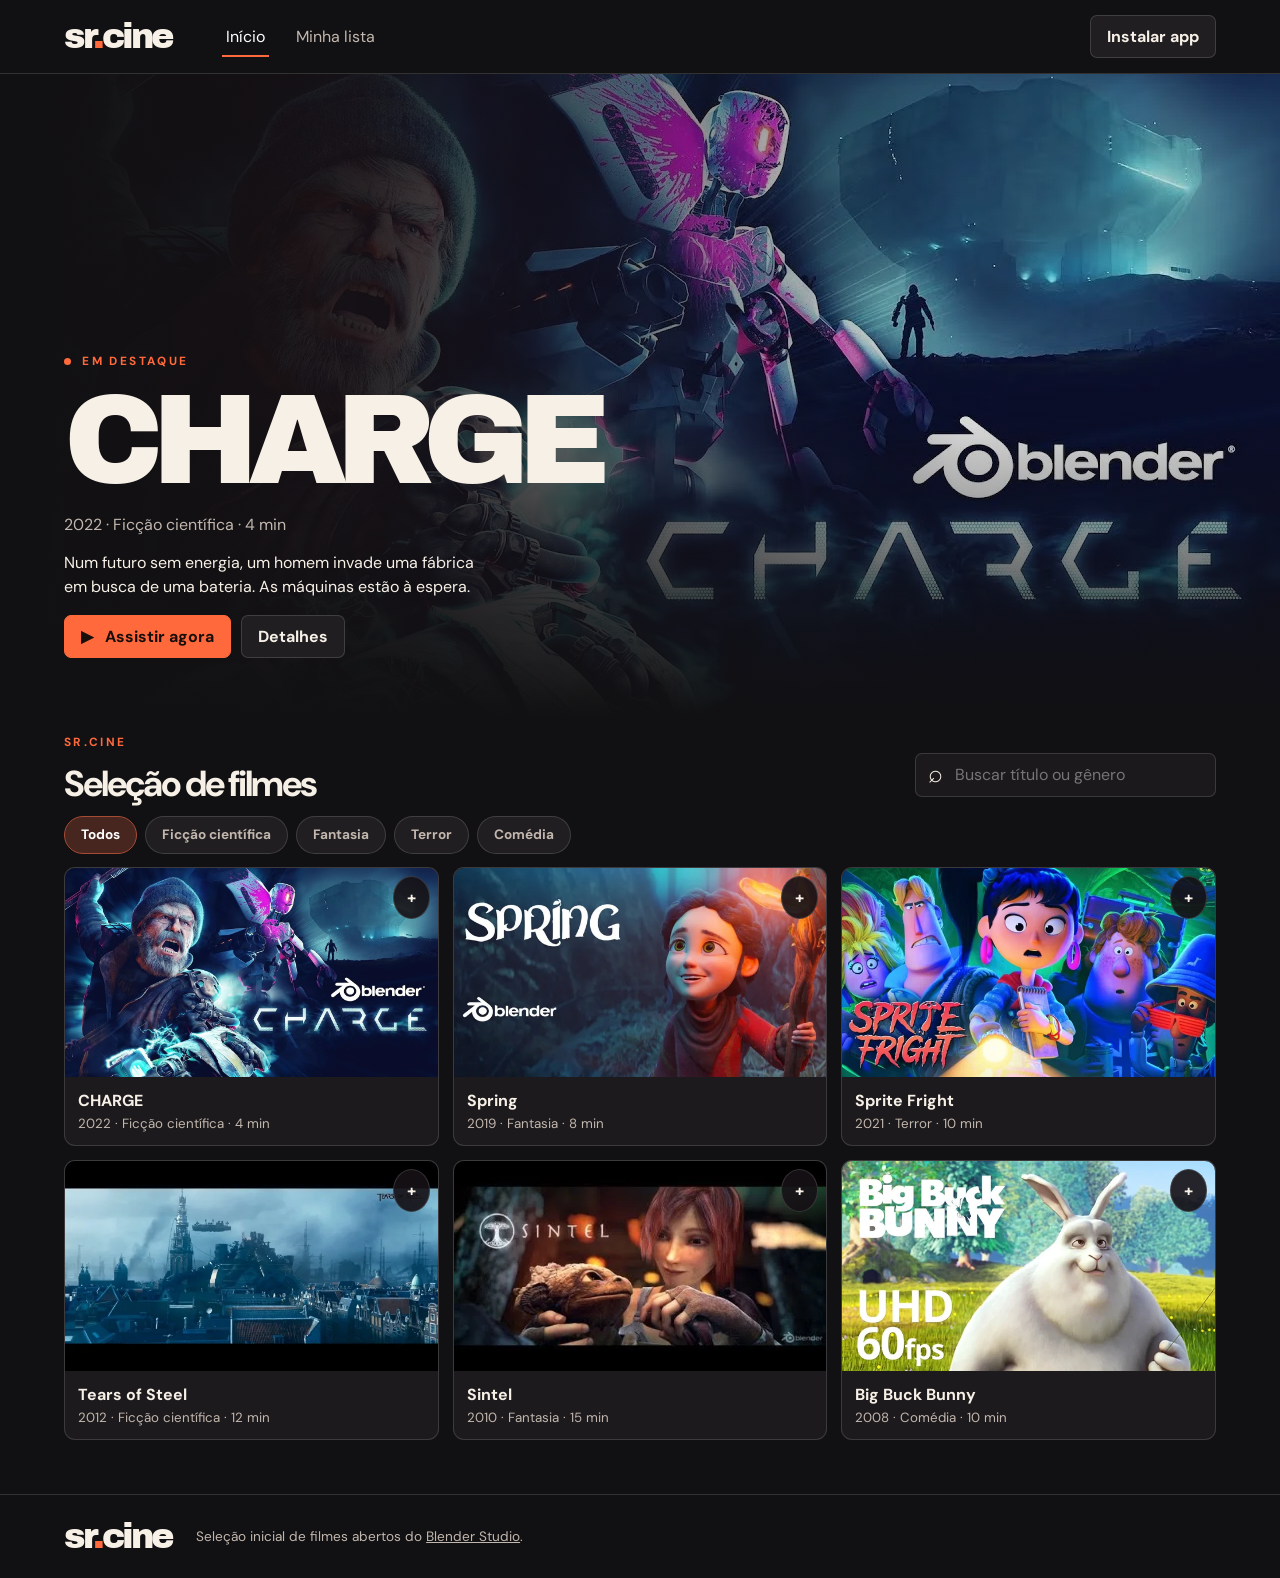
==== index.html @ 63920ff9 "Publish sr.cine web preview" ====
<!doctype html>
<html lang="pt-BR">
<head>
  <meta charset="utf-8">
  <meta name="viewport" content="width=device-width, initial-scale=1">
  <meta name="theme-color" content="#111012">
  <meta name="description" content="Encontre filmes e assista à seleção do sr.cine.">
  <title>sr.cine — Filmes</title>
  <link rel="manifest" href="./manifest.webmanifest">
  <link rel="icon" href="./icon-192.png">
  <link rel="apple-touch-icon" href="./icon-192.png">
  <link rel="stylesheet" href="./style.css">
  <script defer src="./app.js"></script>
</head>
<body>
  <header class="top">
    <a class="logo" href="./" aria-label="sr.cine, início">sr<span>.</span>cine</a>
    <nav aria-label="Menu">
      <button data-view="home" aria-pressed="true">Início</button>
      <button data-view="saved" aria-pressed="false">Minha lista</button>
    </nav>
    <button class="outline install" id="install">Instalar app</button>
  </header>
  <main>
    <section id="hero" class="hero" aria-label="Filme em destaque">
      <img class="hero-art" id="hero-art" src="./art/charge.webp" alt="">
      <div class="hero-copy">
        <p class="eyebrow"><span></span> EM DESTAQUE</p>
        <h1 id="hero-title">CHARGE</h1>
        <p class="hero-meta" id="hero-meta"></p>
        <p class="hero-description" id="hero-description"></p>
        <div class="actions">
          <button class="primary" id="hero-play">▶ &nbsp; Assistir agora</button>
          <button class="outline" id="hero-info">Detalhes</button>
        </div>
      </div>
    </section>
    <section id="library" class="library">
      <div class="section-head">
        <div><p class="eyebrow">SR.CINE</p><h2 id="library-title">Seleção de filmes</h2></div>
        <label class="search"><span aria-hidden="true">⌕</span><input id="query" type="search" placeholder="Buscar título ou gênero" aria-label="Buscar título ou gênero" maxlength="100"></label>
      </div>
      <div id="filters" class="filters" aria-label="Filtrar por gênero"></div>
      <p id="status" class="status" role="status"></p>
      <div id="cards" class="cards"></div>
      <section id="discovery" hidden>
        <h2>Descobrir no TMDB</h2>
        <p>Resultados de catálogo. A opção de assistir aparece nos filmes da seleção.</p>
        <div id="results" class="cards"></div>
      </section>
    </section>
  </main>
  <footer>
    <span class="logo">sr<span>.</span>cine</span>
    <p>Seleção inicial de filmes abertos do <a href="https://studio.blender.org/films/" target="_blank" rel="noopener">Blender Studio</a>.</p>
    <p id="tmdb-credit" hidden><a href="https://www.themoviedb.org" target="_blank" rel="noopener"><img src="https://www.themoviedb.org/assets/2/v4/logos/v2/blue_short-5105e5e6382a29fdb2fafc211ca1557e926c0a3733f4356fd358e4a9cbdec1a5.svg" width="72" alt="TMDB"></a><br>This product uses the TMDB API but is not endorsed or certified by TMDB.</p>
  </footer>
  <dialog id="film-dialog" aria-labelledby="film-title">
    <div class="dialog-head"><p class="eyebrow" id="film-kind"></p><button class="outline close" data-close aria-label="Fechar">×</button></div>
    <h2 id="film-title"></h2>
    <p id="film-meta" class="hero-meta"></p>
    <p id="film-description"></p>
    <div id="player" hidden></div>
    <p id="player-status" class="status" role="status"></p>
    <div class="actions">
      <button class="primary" id="film-play">▶ &nbsp; Assistir</button>
      <button class="outline" id="film-save">＋ Minha lista</button>
    </div>
    <p class="credits"><a id="source" target="_blank" rel="noopener"></a></p>
  </dialog>
  <dialog id="install-dialog" aria-labelledby="install-title">
    <div class="dialog-head"><h2 id="install-title">Instalar sr.cine</h2><button class="outline close" data-close aria-label="Fechar">×</button></div>
    <p>Abra o endereço no navegador do celular. No Android, abra o menu do Chrome e escolha <strong>Instalar app</strong> ou <strong>Adicionar à tela inicial</strong>. No iPhone, use <strong>Compartilhar → Adicionar à Tela de Início</strong> no Safari.</p>
  </dialog>
</body>
</html>
---- style.css ----
@import url('https://fonts.googleapis.com/css2?family=Archivo+Black&family=DM+Sans:wght@400;500;600;700&display=swap');

:root {
  color-scheme: dark;
  font-family: "DM Sans", sans-serif;
  color: #f7f0e7;
  background: #111012;
  --accent: #ff693b;
  --muted: #c2b7ae;
  --line: #ffffff24;
  --edge: clamp(18px, 5vw, 76px);
}
* { box-sizing: border-box; }
[hidden] { display: none !important; }
body { margin: 0; }
button, input { font: inherit; }
button { cursor: pointer; color: inherit; }
a { color: inherit; }
button:focus-visible, a:focus-visible, input:focus-visible { outline: 2px solid var(--accent); outline-offset: 4px; }
.top {
  min-height: 74px; padding: 12px var(--edge);
  display: flex; align-items: center; gap: clamp(16px, 4vw, 56px);
  background: #111012; border-bottom: 1px solid var(--line);
}
.logo { font: clamp(1.6rem, 3vw, 2.2rem)/1 "Archivo Black", sans-serif; letter-spacing: -.085em; text-decoration: none; white-space: nowrap; }
.logo span { color: var(--accent); }
nav { display: flex; gap: clamp(5px, 1.8vw, 24px); }
nav button { background: none; border: 0; padding: 10px 4px; color: var(--muted); white-space: nowrap; }
nav button[aria-pressed="true"] { color: #fff; box-shadow: inset 0 -2px var(--accent); }
.install { margin-left: auto; white-space: nowrap; }
.hero {
  position: relative; isolation: isolate;
  display: flex; align-items: end; min-height: clamp(465px, 59vw, 650px); padding: 38px var(--edge) 66px;
  background-color: #211514;
}
.hero-art { position: absolute; z-index: -2; inset: 0; width: 100%; height: 100%; object-fit: cover; object-position: 62% center; }
.hero::before { position: absolute; z-index: -1; inset: 0; content: ""; background: linear-gradient(0deg, #111012 1%, transparent 48%), linear-gradient(90deg, #111012 3%, #161012e8 28%, #11101220 75%); }
.hero-copy { max-width: 590px; }
.eyebrow { font-size: .74rem; font-weight: 700; letter-spacing: .20em; color: var(--accent); margin: 0 0 14px; }
.eyebrow span { display: inline-block; width: 7px; height: 7px; border-radius: 50%; background: currentColor; margin-right: 6px; }
h1, h2, p { margin-top: 0; }
h1 { font: clamp(3rem, 10vw, 8rem)/.9 "Archivo Black", sans-serif; letter-spacing: -.09em; margin-bottom: 16px; }
h2 { margin-bottom: 12px; font-size: clamp(1.55rem, 3vw, 2.25rem); line-height: 1.1; letter-spacing: -.055em; }
.hero-meta, .status, .credits, footer p { color: var(--muted); }
.hero-description { max-width: 420px; line-height: 1.5; }
.actions { display: flex; flex-wrap: wrap; gap: 10px; }
.primary, .outline, .chip {
  min-height: 43px; border-radius: 7px; padding: 9px 16px; font-weight: 700;
  border: 1px solid var(--line); background: #201e21;
}
.primary { color: #180e0b; background: var(--accent); border-color: var(--accent); }
.outline:hover, .chip:hover, .card:hover { border-color: var(--accent); }
.primary:hover { background: #ff865d; }
.library { padding: 10px var(--edge) 54px; }
.section-head { display: flex; align-items: center; justify-content: space-between; gap: 12px; }
.search { display: flex; gap: 10px; align-items: center; padding: 4px 12px; min-height: 44px; border: 1px solid var(--line); border-radius: 7px; background: #1b191c; }
.search span { font-size: 1.55rem; line-height: 1; }
.search input { color: inherit; background: transparent; border: 0; width: min(250px, 31vw); }
.filters { display: flex; flex-wrap: wrap; gap: 8px; }
.chip { min-height: 38px; border-radius: 100px; font-size: .85rem; color: var(--muted); }
.chip[aria-pressed="true"] { color: #fff; background: #47261f; border-color: #a64c35; }
.status { margin: 13px 0; font-size: .9rem; }
.status:empty { margin-top: 0; }
.cards { display: grid; grid-template-columns: repeat(3, minmax(0, 1fr)); gap: 14px; }
.card { position: relative; overflow: hidden; border: 1px solid var(--line); border-radius: 11px; background: #1d1a1d; }
.card button.open { width: 100%; display: block; text-align: left; background: transparent; border: 0; padding: 0; }
.card button.open:focus-visible { outline-offset: -3px; }
.cover { display: block; aspect-ratio: 16/9; background: radial-gradient(ellipse at top right, #723221, #1d1721 68%); overflow: hidden; }
.cover img { width: 100%; height: 100%; object-fit: cover; display: block; transition: transform 180ms ease; }
.card:hover .cover img { transform: scale(1.035); }
.card-copy { display: block; padding: 13px; }
.card-copy strong { display: block; overflow-wrap: anywhere; }
.card-copy small { display: block; color: var(--muted); margin-top: 4px; }
.save { position: absolute; right: 8px; top: 8px; border-radius: 50%; width: 37px; height: 37px; padding: 0; background: #151115e8; }
.save[aria-pressed="true"] { color: var(--accent); }
#discovery { margin-top: 40px; }
#discovery p { color: var(--muted); }
#discovery .cover img { object-fit: contain; }
footer { padding: 24px var(--edge); border-top: 1px solid var(--line); display: flex; flex-wrap: wrap; align-items: center; gap: 12px 25px; }
footer p { margin: 0; font-size: .85rem; }
dialog { width: min(870px, calc(100% - 24px)); max-height: calc(100dvh - 24px); padding: clamp(16px, 4vw, 32px); color: inherit; background: #19171a; border: 1px solid var(--line); border-radius: 13px; }
dialog::backdrop { background: #000b; }
.dialog-head { display: flex; align-items: center; justify-content: space-between; gap: 12px; margin-bottom: 8px; }
.dialog-head > * { margin-bottom: 0; }
.close { font-size: 1.45rem; min-width: 43px; padding: 3px; }
#film-description, #install-dialog p { line-height: 1.55; }
#player { background: #050505; border-radius: 7px; overflow: hidden; }
#player iframe, #player video { display: block; width: 100%; aspect-ratio: 16/9; min-height: 200px; border: 0; }
.credits { margin: 14px 0 0; font-size: .87rem; }
@media (max-width: 700px) {
  .top { gap: 13px; min-height: 60px; }
  .top nav { gap: 8px; font-size: .82rem; }
  .install { font-size: .76rem; padding: 7px; min-height: 35px; }
  .hero { min-height: 420px; padding-bottom: 42px; }
  .hero::before { background: linear-gradient(0deg, #111012 3%, #11101299 48%, #1110121a 94%); }
  .section-head { align-items: stretch; flex-direction: column; margin-bottom: 12px; }
  .search input { width: 100%; }
  .cards { grid-template-columns: repeat(2, minmax(0, 1fr)); gap: 9px; }
  .card-copy { padding: 9px; }
}
@media (prefers-reduced-motion: reduce) { *, *::before, *::after { transition: none !important; } }
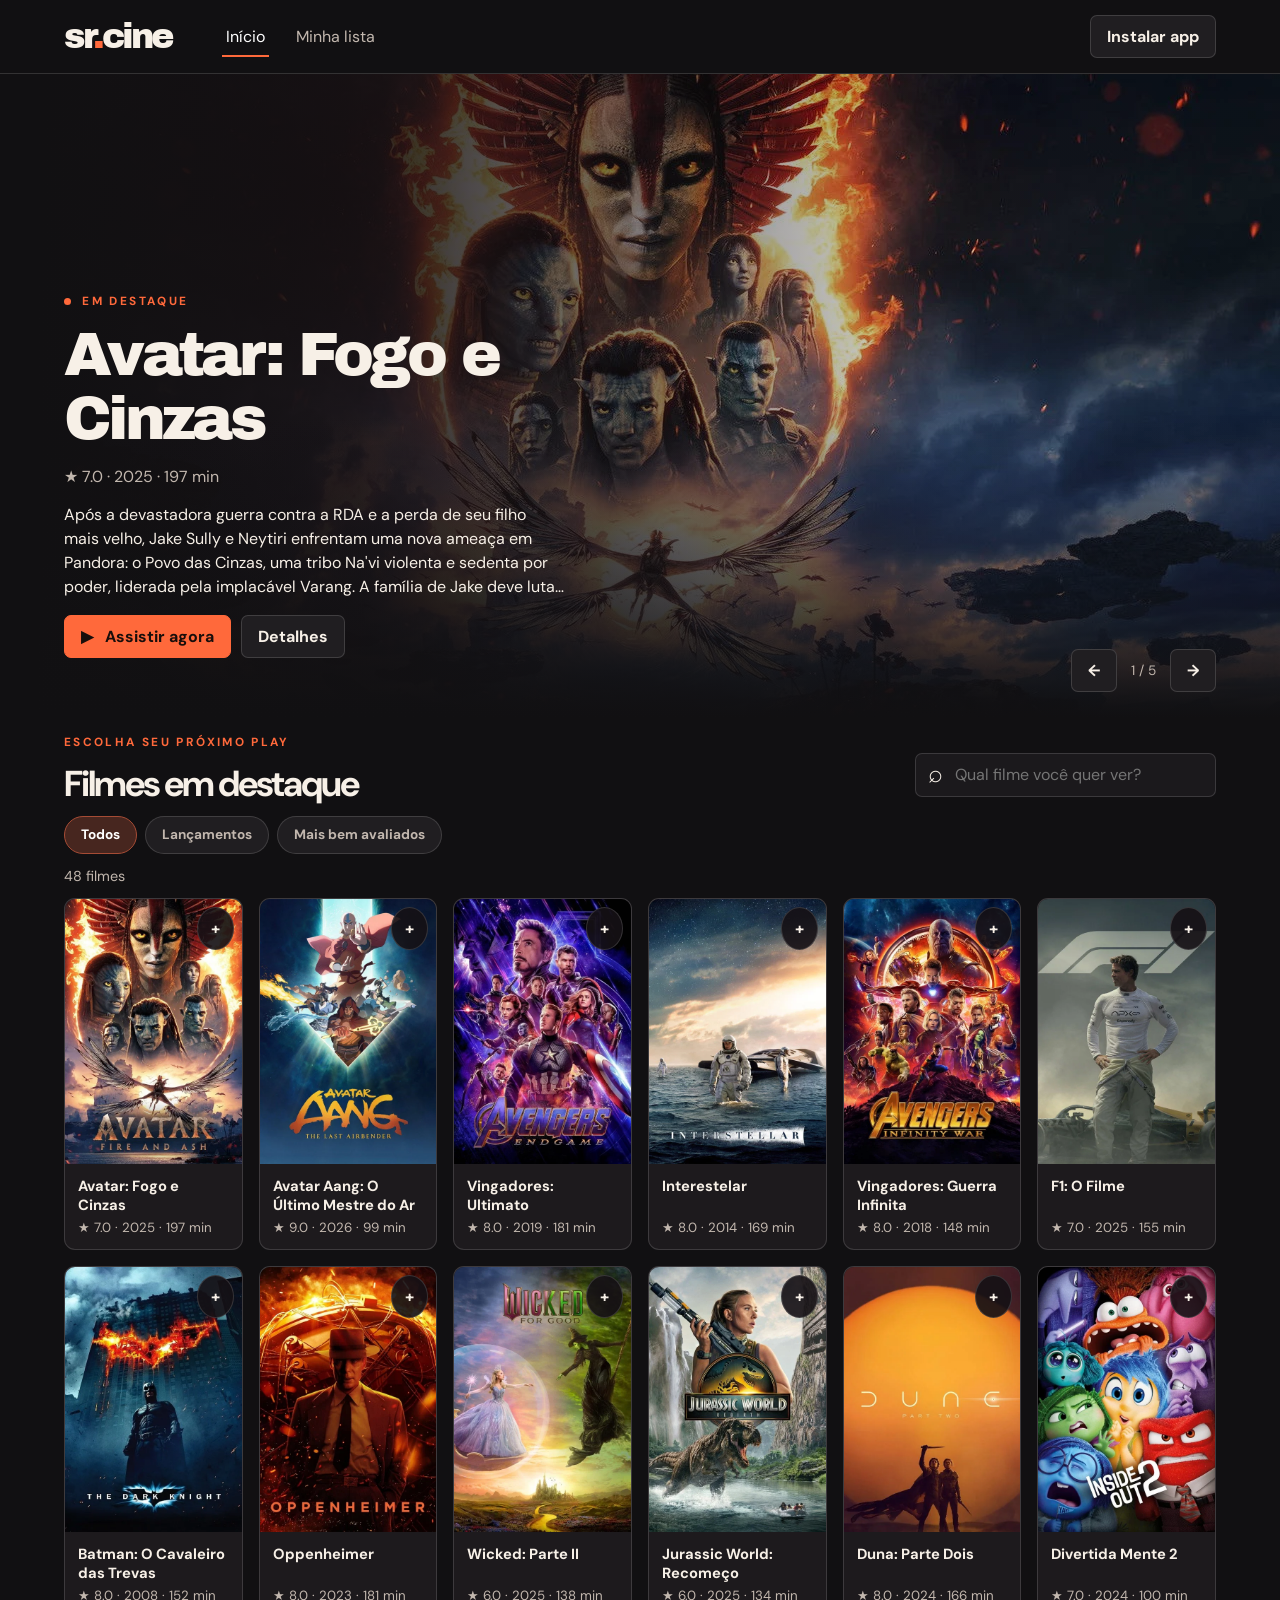
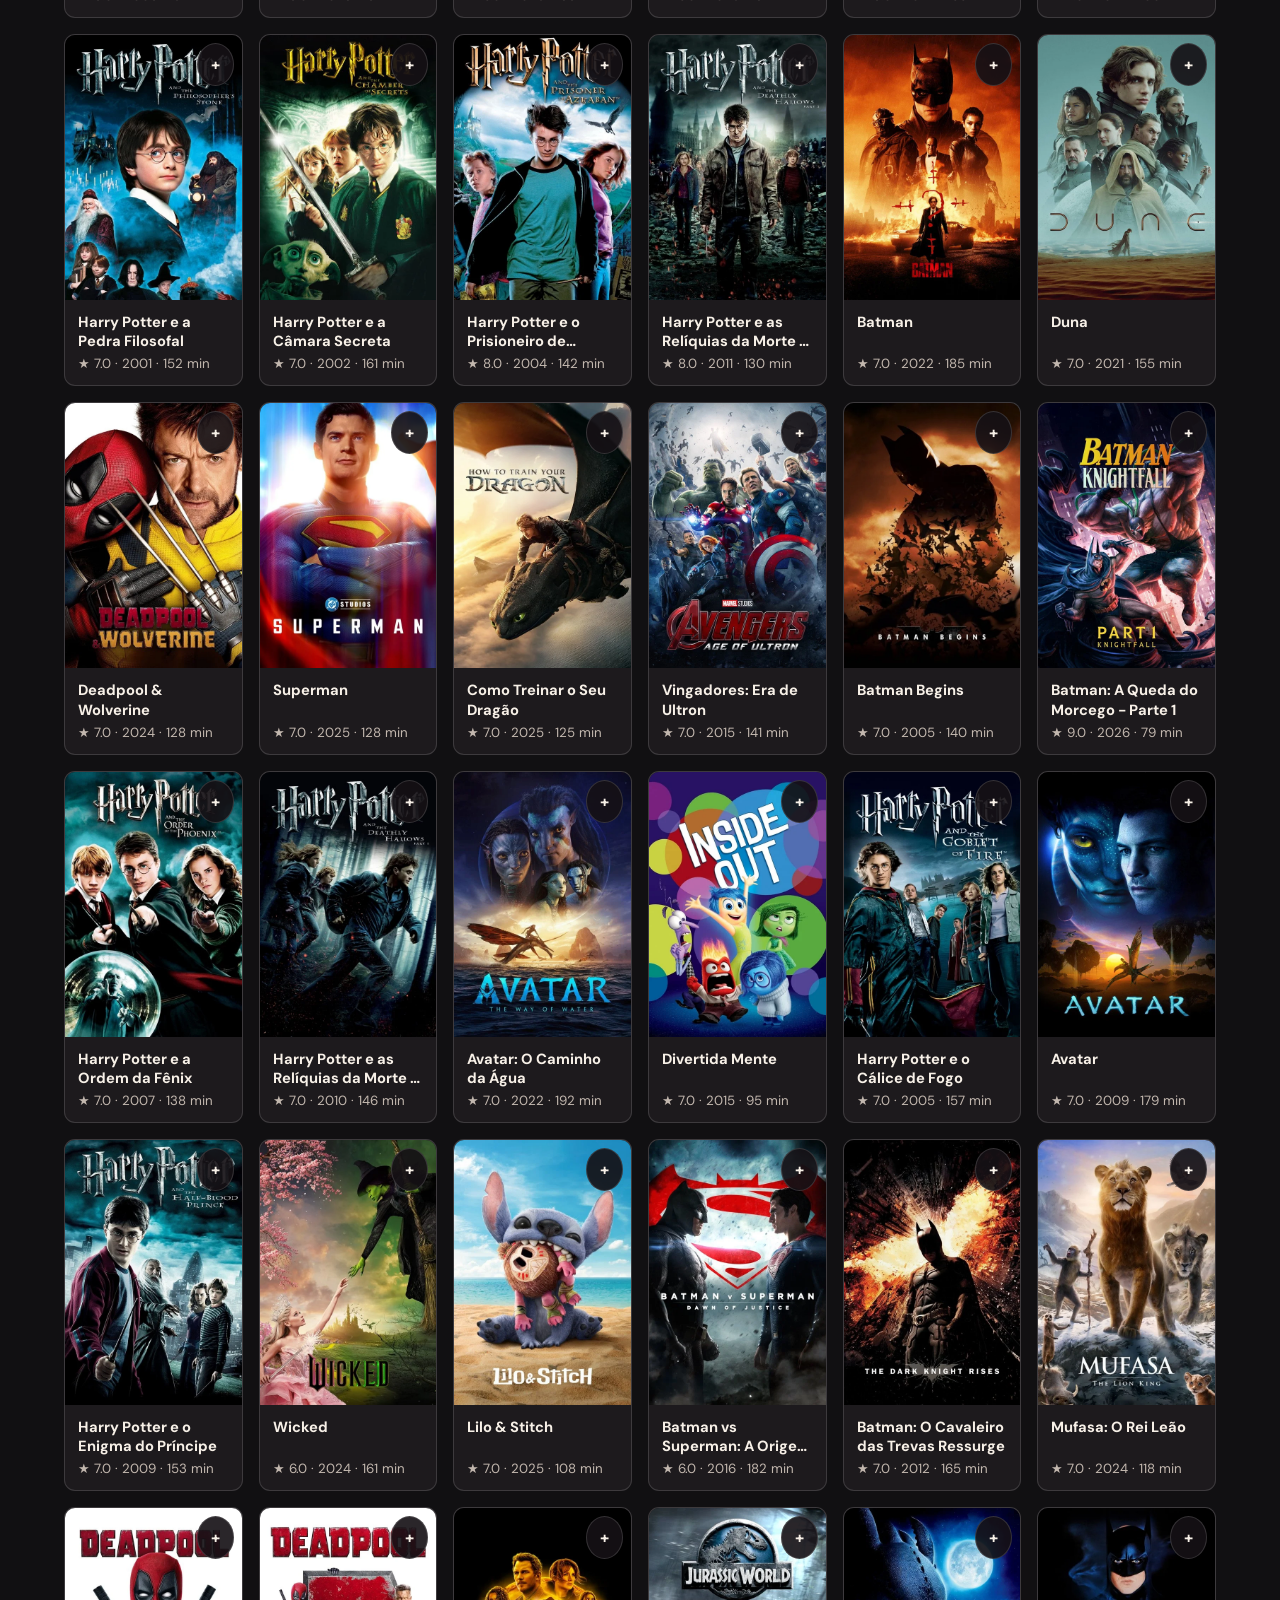
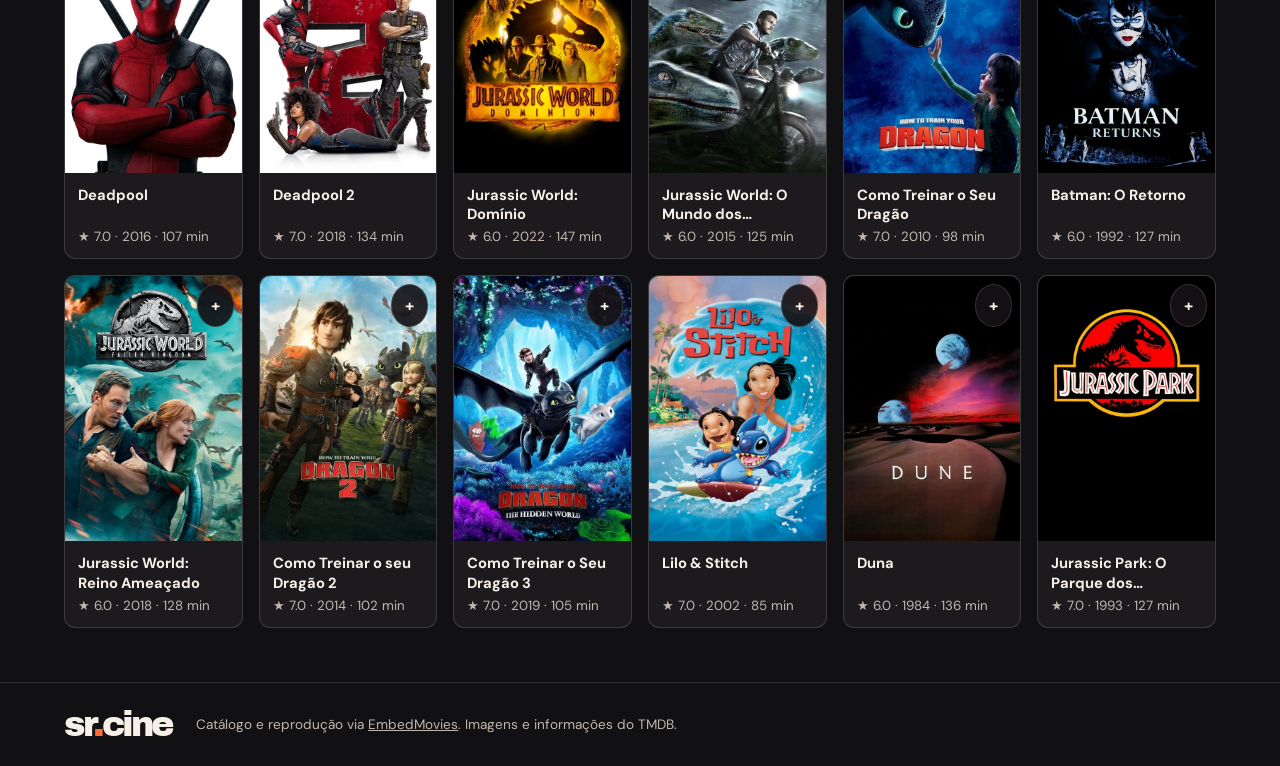
==== commit 1128077c: "Integrate EmbedMovies catalog and embedded film players" ====
--- a/index.html
+++ b/index.html
@@ -4,13 +4,13 @@
   <meta charset="utf-8">
   <meta name="viewport" content="width=device-width, initial-scale=1">
   <meta name="theme-color" content="#111012">
-  <meta name="description" content="Encontre filmes e assista à seleção do sr.cine.">
+  <meta name="description" content="Os filmes em destaque em um só lugar. Explore o catálogo do sr.cine e dê o próximo play.">
   <title>sr.cine — Filmes</title>
   <link rel="manifest" href="./manifest.webmanifest">
   <link rel="icon" href="./icon-192.png">
   <link rel="apple-touch-icon" href="./icon-192.png">
-  <link rel="stylesheet" href="./style.css">
-  <script defer src="./app.js"></script>
+  <link rel="stylesheet" href="./style.css?v=embed-2">
+  <script defer src="./app.js?v=embed-2"></script>
 </head>
 <body>
   <header class="top">
@@ -23,10 +23,10 @@
   </header>
   <main>
     <section id="hero" class="hero" aria-label="Filme em destaque">
-      <img class="hero-art" id="hero-art" src="./art/charge.webp" alt="">
+      <img class="hero-art" id="hero-art" alt="">
       <div class="hero-copy">
         <p class="eyebrow"><span></span> EM DESTAQUE</p>
-        <h1 id="hero-title">CHARGE</h1>
+        <h1 id="hero-title">Seu próximo filme.</h1>
         <p class="hero-meta" id="hero-meta"></p>
         <p class="hero-description" id="hero-description"></p>
         <div class="actions">
@@ -34,13 +34,18 @@
           <button class="outline" id="hero-info">Detalhes</button>
         </div>
       </div>
+      <div class="hero-pagination" aria-label="Trocar filme em destaque">
+        <button id="hero-previous" class="outline" aria-label="Destaque anterior">←</button>
+        <span id="hero-position"></span>
+        <button id="hero-next" class="outline" aria-label="Próximo destaque">→</button>
+      </div>
     </section>
     <section id="library" class="library">
       <div class="section-head">
-        <div><p class="eyebrow">SR.CINE</p><h2 id="library-title">Seleção de filmes</h2></div>
-        <label class="search"><span aria-hidden="true">⌕</span><input id="query" type="search" placeholder="Buscar título ou gênero" aria-label="Buscar título ou gênero" maxlength="100"></label>
+        <div><p class="eyebrow">ESCOLHA SEU PRÓXIMO PLAY</p><h2 id="library-title">Filmes em destaque</h2></div>
+        <label class="search"><span aria-hidden="true">⌕</span><input id="query" type="search" placeholder="Qual filme você quer ver?" aria-label="Buscar filme" maxlength="100"></label>
       </div>
-      <div id="filters" class="filters" aria-label="Filtrar por gênero"></div>
+      <div id="filters" class="filters" aria-label="Filtrar filmes"></div>
       <p id="status" class="status" role="status"></p>
       <div id="cards" class="cards"></div>
       <section id="discovery" hidden>
@@ -52,7 +57,7 @@
   </main>
   <footer>
     <span class="logo">sr<span>.</span>cine</span>
-    <p>Seleção inicial de filmes abertos do <a href="https://studio.blender.org/films/" target="_blank" rel="noopener">Blender Studio</a>.</p>
+    <p>Catálogo e reprodução via <a href="https://embedmovies.org/" target="_blank" rel="noopener">EmbedMovies</a>. Imagens e informações do TMDB.</p>
     <p id="tmdb-credit" hidden><a href="https://www.themoviedb.org" target="_blank" rel="noopener"><img src="https://www.themoviedb.org/assets/2/v4/logos/v2/blue_short-5105e5e6382a29fdb2fafc211ca1557e926c0a3733f4356fd358e4a9cbdec1a5.svg" width="72" alt="TMDB"></a><br>This product uses the TMDB API but is not endorsed or certified by TMDB.</p>
   </footer>
   <dialog id="film-dialog" aria-labelledby="film-title">
--- a/style.css
+++ b/style.css
@@ -35,14 +35,17 @@
 }
 .hero-art { position: absolute; z-index: -2; inset: 0; width: 100%; height: 100%; object-fit: cover; object-position: 62% center; }
 .hero::before { position: absolute; z-index: -1; inset: 0; content: ""; background: linear-gradient(0deg, #111012 1%, transparent 48%), linear-gradient(90deg, #111012 3%, #161012e8 28%, #11101220 75%); }
-.hero-copy { max-width: 590px; }
+.hero-copy { max-width: 650px; padding-right: 15px; }
+.hero-pagination { position: absolute; bottom: 32px; right: var(--edge); display: flex; align-items: center; gap: 14px; }
+.hero-pagination .outline { min-width: 44px; }
+#hero-position { color: var(--muted); font-size: .85rem; font-variant-numeric: tabular-nums; }
 .eyebrow { font-size: .74rem; font-weight: 700; letter-spacing: .20em; color: var(--accent); margin: 0 0 14px; }
 .eyebrow span { display: inline-block; width: 7px; height: 7px; border-radius: 50%; background: currentColor; margin-right: 6px; }
 h1, h2, p { margin-top: 0; }
-h1 { font: clamp(3rem, 10vw, 8rem)/.9 "Archivo Black", sans-serif; letter-spacing: -.09em; margin-bottom: 16px; }
+h1 { font: clamp(2.2rem, 4.8vw, 4.8rem)/1.03 "Archivo Black", sans-serif; letter-spacing: -.06em; margin-bottom: 16px; overflow-wrap: anywhere; }
 h2 { margin-bottom: 12px; font-size: clamp(1.55rem, 3vw, 2.25rem); line-height: 1.1; letter-spacing: -.055em; }
 .hero-meta, .status, .credits, footer p { color: var(--muted); }
-.hero-description { max-width: 420px; line-height: 1.5; }
+.hero-description { max-width: 500px; line-height: 1.5; display: -webkit-box; -webkit-box-orient: vertical; -webkit-line-clamp: 4; overflow: hidden; }
 .actions { display: flex; flex-wrap: wrap; gap: 10px; }
 .primary, .outline, .chip {
   min-height: 43px; border-radius: 7px; padding: 9px 16px; font-weight: 700;
@@ -61,15 +64,15 @@
 .chip[aria-pressed="true"] { color: #fff; background: #47261f; border-color: #a64c35; }
 .status { margin: 13px 0; font-size: .9rem; }
 .status:empty { margin-top: 0; }
-.cards { display: grid; grid-template-columns: repeat(3, minmax(0, 1fr)); gap: 14px; }
+.cards { display: grid; grid-template-columns: repeat(6, minmax(0, 1fr)); gap: 16px; }
 .card { position: relative; overflow: hidden; border: 1px solid var(--line); border-radius: 11px; background: #1d1a1d; }
 .card button.open { width: 100%; display: block; text-align: left; background: transparent; border: 0; padding: 0; }
 .card button.open:focus-visible { outline-offset: -3px; }
-.cover { display: block; aspect-ratio: 16/9; background: radial-gradient(ellipse at top right, #723221, #1d1721 68%); overflow: hidden; }
+.cover { display: block; aspect-ratio: 2/3; background: radial-gradient(ellipse at top right, #723221, #1d1721 68%); overflow: hidden; }
 .cover img { width: 100%; height: 100%; object-fit: cover; display: block; transition: transform 180ms ease; }
 .card:hover .cover img { transform: scale(1.035); }
 .card-copy { display: block; padding: 13px; }
-.card-copy strong { display: block; overflow-wrap: anywhere; }
+.card-copy strong { display: -webkit-box; -webkit-line-clamp: 2; -webkit-box-orient: vertical; overflow: hidden; overflow-wrap: anywhere; min-height: 2.6em; font-size: .92rem; line-height: 1.3; }
 .card-copy small { display: block; color: var(--muted); margin-top: 4px; }
 .save { position: absolute; right: 8px; top: 8px; border-radius: 50%; width: 37px; height: 37px; padding: 0; background: #151115e8; }
 .save[aria-pressed="true"] { color: var(--accent); }
@@ -87,11 +90,15 @@
 #player { background: #050505; border-radius: 7px; overflow: hidden; }
 #player iframe, #player video { display: block; width: 100%; aspect-ratio: 16/9; min-height: 200px; border: 0; }
 .credits { margin: 14px 0 0; font-size: .87rem; }
+@media (min-width: 701px) and (max-width: 1100px) {
+  .cards { grid-template-columns: repeat(4, minmax(0, 1fr)); }
+}
 @media (max-width: 700px) {
   .top { gap: 13px; min-height: 60px; }
   .top nav { gap: 8px; font-size: .82rem; }
   .install { font-size: .76rem; padding: 7px; min-height: 35px; }
-  .hero { min-height: 420px; padding-bottom: 42px; }
+  .hero { min-height: 500px; padding-bottom: 86px; }
+  .hero-pagination { bottom: 23px; }
   .hero::before { background: linear-gradient(0deg, #111012 3%, #11101299 48%, #1110121a 94%); }
   .section-head { align-items: stretch; flex-direction: column; margin-bottom: 12px; }
   .search input { width: 100%; }
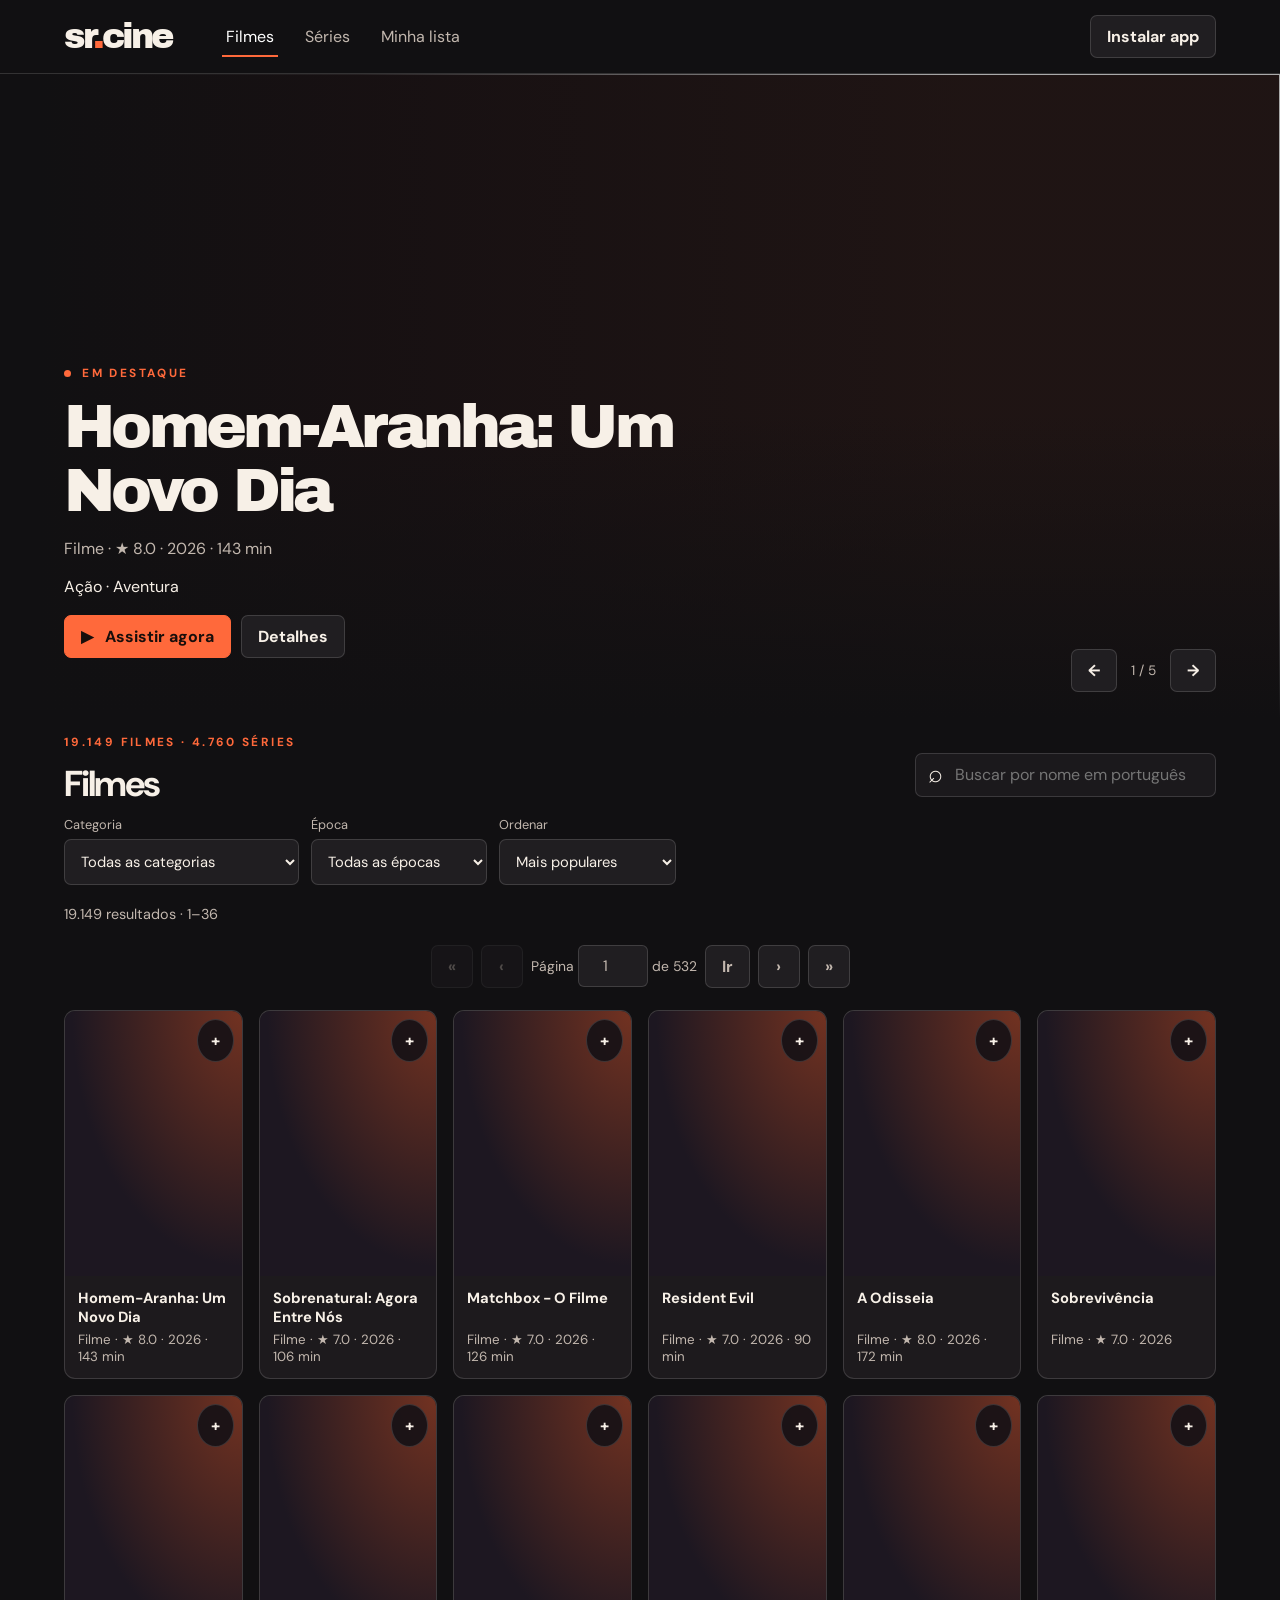
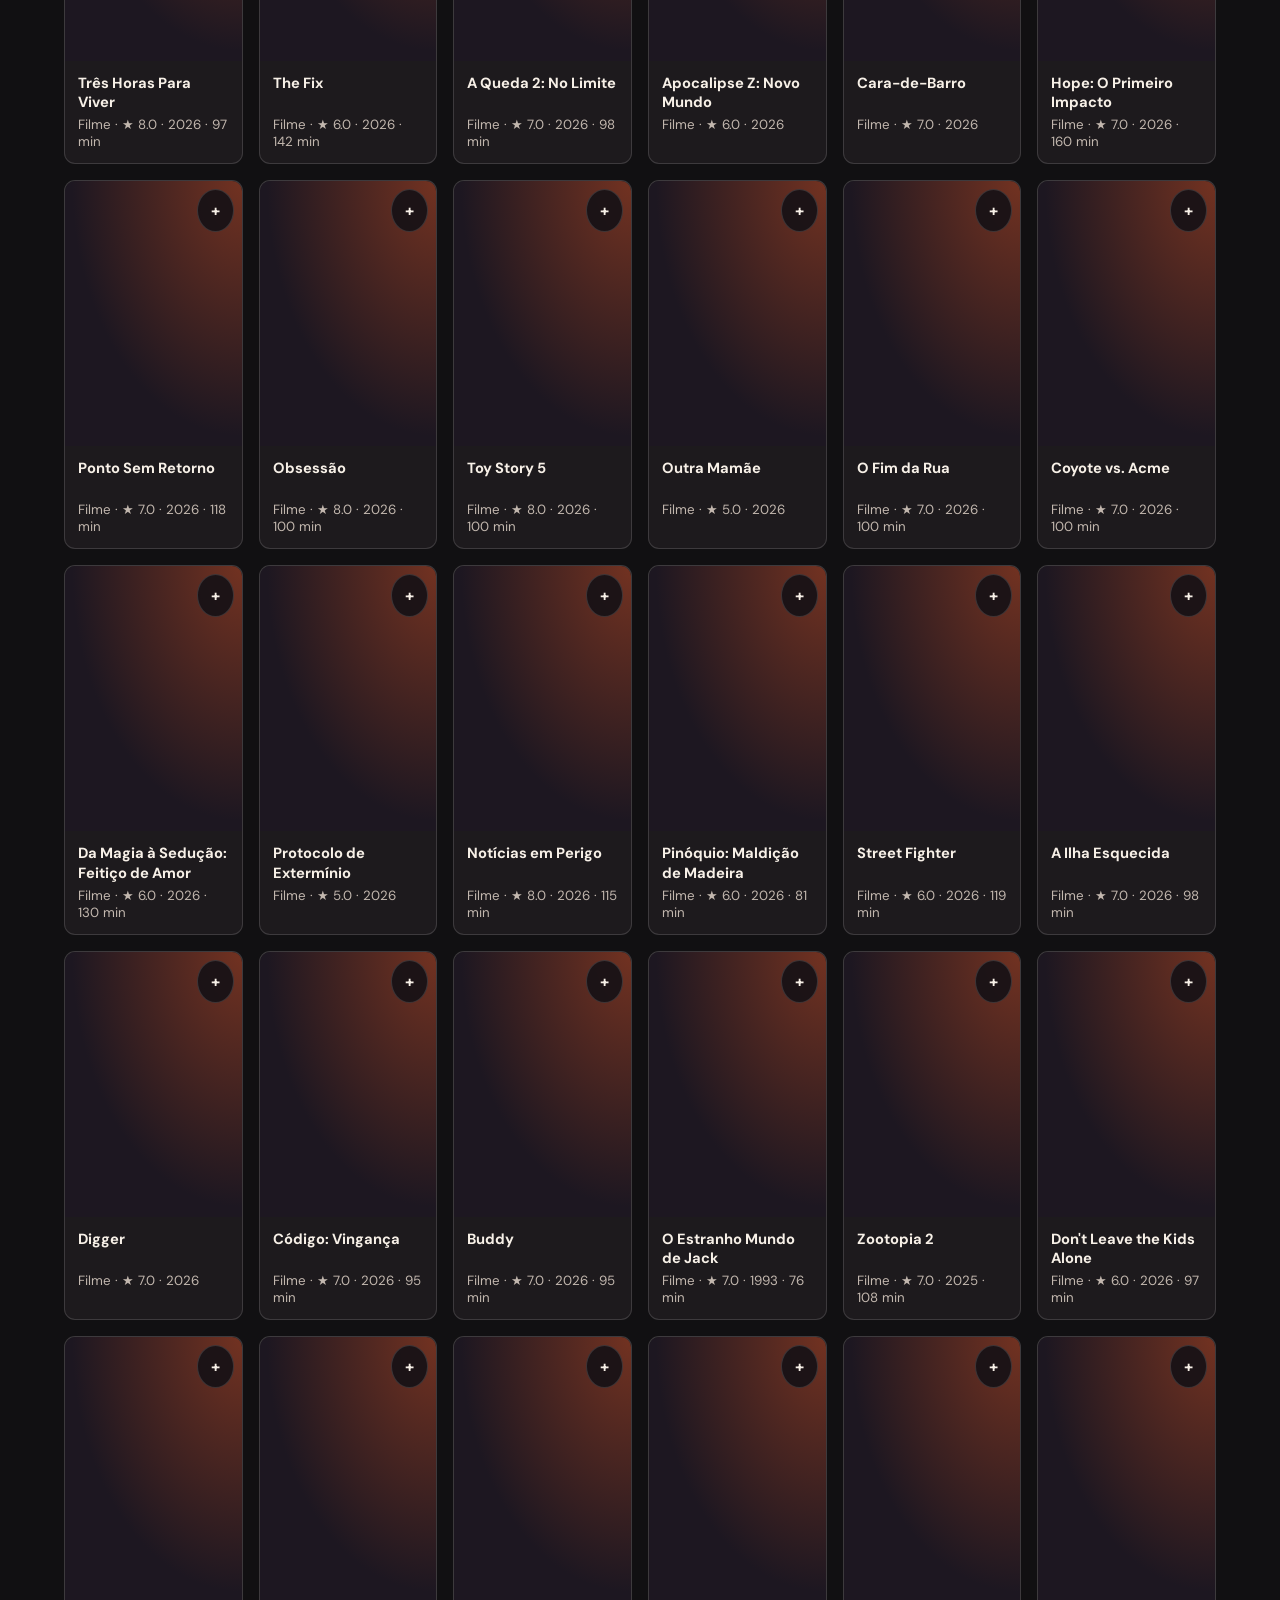
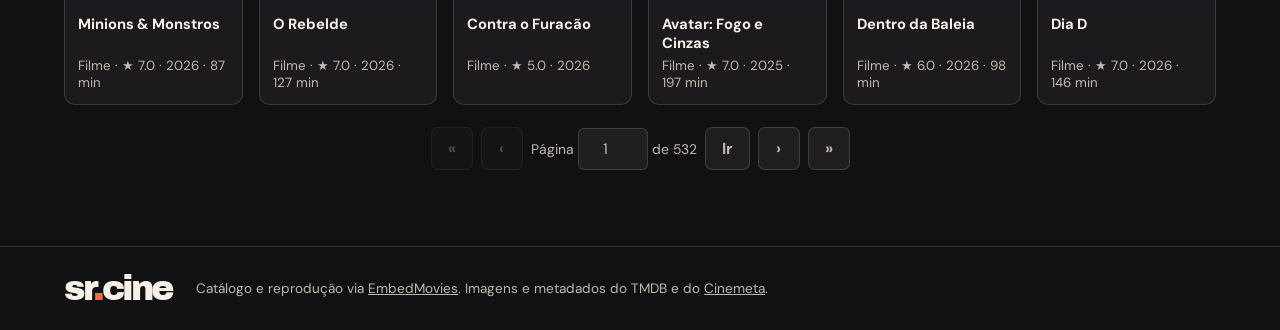
==== commit 14a60f5d: "Expand catalog with movies, series, genres, and page navigation" ====
--- a/index.html
+++ b/index.html
@@ -4,19 +4,20 @@
   <meta charset="utf-8">
   <meta name="viewport" content="width=device-width, initial-scale=1">
   <meta name="theme-color" content="#111012">
-  <meta name="description" content="Os filmes em destaque em um só lugar. Explore o catálogo do sr.cine e dê o próximo play.">
-  <title>sr.cine — Filmes</title>
+  <meta name="description" content="Encontre filmes e séries de todas as épocas. Explore o catálogo por gênero e descubra seu próximo play.">
+  <title>sr.cine — Filmes e séries</title>
   <link rel="manifest" href="./manifest.webmanifest">
   <link rel="icon" href="./icon-192.png">
   <link rel="apple-touch-icon" href="./icon-192.png">
-  <link rel="stylesheet" href="./style.css?v=embed-2">
-  <script defer src="./app.js?v=embed-2"></script>
+  <link rel="stylesheet" href="./style.css?v=catalog-4">
+  <script defer src="./app.js?v=catalog-4"></script>
 </head>
 <body>
   <header class="top">
     <a class="logo" href="./" aria-label="sr.cine, início">sr<span>.</span>cine</a>
     <nav aria-label="Menu">
-      <button data-view="home" aria-pressed="true">Início</button>
+      <button data-view="movie" aria-pressed="true">Filmes</button>
+      <button data-view="tv" aria-pressed="false">Séries</button>
       <button data-view="saved" aria-pressed="false">Minha lista</button>
     </nav>
     <button class="outline install" id="install">Instalar app</button>
@@ -42,31 +43,48 @@
     </section>
     <section id="library" class="library">
       <div class="section-head">
-        <div><p class="eyebrow">ESCOLHA SEU PRÓXIMO PLAY</p><h2 id="library-title">Filmes em destaque</h2></div>
-        <label class="search"><span aria-hidden="true">⌕</span><input id="query" type="search" placeholder="Qual filme você quer ver?" aria-label="Buscar filme" maxlength="100"></label>
+        <div><p class="eyebrow" id="catalog-total">ESCOLHA SEU PRÓXIMO PLAY</p><h2 id="library-title">Filmes</h2></div>
+        <label class="search"><span aria-hidden="true">⌕</span><input id="query" type="search" placeholder="Buscar por nome em português ou original" aria-label="Buscar no catálogo" maxlength="100"></label>
       </div>
-      <div id="filters" class="filters" aria-label="Filtrar filmes"></div>
-      <p id="status" class="status" role="status"></p>
-      <div id="cards" class="cards"></div>
-      <section id="discovery" hidden>
-        <h2>Descobrir no TMDB</h2>
-        <p>Resultados de catálogo. A opção de assistir aparece nos filmes da seleção.</p>
-        <div id="results" class="cards"></div>
-      </section>
+      <div class="catalog-filters">
+        <label>Categoria<select id="category"><option value="">Todas as categorias</option></select></label>
+        <label>Época<select id="period">
+          <option value="">Todas as épocas</option>
+          <option value="2020">2020 em diante</option>
+          <option value="2010">2010 a 2019</option>
+          <option value="2000">2000 a 2009</option>
+          <option value="1990">1990 a 1999</option>
+          <option value="1980">1980 a 1989</option>
+          <option value="classic">Antes de 1980</option>
+        </select></label>
+        <label>Ordenar<select id="sort">
+          <option value="popular">Mais populares</option>
+          <option value="newest">Mais recentes</option>
+          <option value="oldest">Mais antigos</option>
+          <option value="rating">Melhor avaliação</option>
+          <option value="title">Título A–Z</option>
+        </select></label>
+      </div>
+      <p id="status" class="status" role="status">Carregando catálogo…</p>
+      <nav id="pagination-top" class="pagination" aria-label="Paginação no início"></nav>
+      <div id="cards" class="cards" aria-live="polite"></div>
+      <nav id="pagination-bottom" class="pagination" aria-label="Paginação no final"></nav>
     </section>
   </main>
   <footer>
     <span class="logo">sr<span>.</span>cine</span>
-    <p>Catálogo e reprodução via <a href="https://embedmovies.org/" target="_blank" rel="noopener">EmbedMovies</a>. Imagens e informações do TMDB.</p>
-    <p id="tmdb-credit" hidden><a href="https://www.themoviedb.org" target="_blank" rel="noopener"><img src="https://www.themoviedb.org/assets/2/v4/logos/v2/blue_short-5105e5e6382a29fdb2fafc211ca1557e926c0a3733f4356fd358e4a9cbdec1a5.svg" width="72" alt="TMDB"></a><br>This product uses the TMDB API but is not endorsed or certified by TMDB.</p>
+    <p>Catálogo e reprodução via <a href="https://embedmovies.org/" target="_blank" rel="noopener">EmbedMovies</a>. Imagens e metadados do TMDB e do <a href="https://www.stremio.com/" target="_blank" rel="noopener">Cinemeta</a>.</p>
   </footer>
   <dialog id="film-dialog" aria-labelledby="film-title">
     <div class="dialog-head"><p class="eyebrow" id="film-kind"></p><button class="outline close" data-close aria-label="Fechar">×</button></div>
     <h2 id="film-title"></h2>
     <p id="film-meta" class="hero-meta"></p>
+    <div id="player" hidden></div>
+    <div id="player-controls" class="player-controls" hidden>
+      <button class="outline" id="player-reload">↻ Recarregar player</button>
+    </div>
+    <p id="player-status" class="status" role="status"></p>
     <p id="film-description"></p>
-    <div id="player" hidden></div>
-    <p id="player-status" class="status" role="status"></p>
     <div class="actions">
       <button class="primary" id="film-play">▶ &nbsp; Assistir</button>
       <button class="outline" id="film-save">＋ Minha lista</button>
--- a/style.css
+++ b/style.css
@@ -89,20 +89,49 @@
 #film-description, #install-dialog p { line-height: 1.55; }
 #player { background: #050505; border-radius: 7px; overflow: hidden; }
 #player iframe, #player video { display: block; width: 100%; aspect-ratio: 16/9; min-height: 200px; border: 0; }
+.player-controls { display: flex; justify-content: flex-end; margin: 10px 0 14px; }
+.player-controls button { font-size: .85rem; min-height: 38px; }
 .credits { margin: 14px 0 0; font-size: .87rem; }
+.catalog-filters { display: flex; flex-wrap: wrap; gap: 12px; margin-bottom: 20px; }
+.catalog-filters label { display: flex; flex-direction: column; gap: 6px; font-size: .8rem; color: var(--muted); min-width: 170px; }
+.catalog-filters select { font: inherit; font-size: .92rem; color: #f7f0e7; border: 1px solid var(--line); border-radius: 7px; background: #201e21; padding: 11px 30px 11px 12px; min-height: 44px; }
+.pagination { display: flex; justify-content: center; align-items: center; flex-wrap: wrap; gap: 8px; margin: 22px 0; }
+.pagination button { min-width: 42px; }
+.pagination .outline { font-size: 1rem; }
+.pagination .page-jump { display: flex; align-items: center; gap: 8px; }
+.page-jump label { font-size: .87rem; color: var(--muted); white-space: nowrap; }
+.page-jump input { width: 70px; color: inherit; background: #201e21; border: 1px solid var(--line); border-radius: 6px; padding: 10px 5px; font-size: .95rem; text-align: center; }
+.pagination button:disabled { opacity: .35; cursor: default; }
+.pagination button:disabled:hover { border-color: var(--line); }
+#library { scroll-margin-top: 20px; }
 @media (min-width: 701px) and (max-width: 1100px) {
   .cards { grid-template-columns: repeat(4, minmax(0, 1fr)); }
 }
 @media (max-width: 700px) {
   .top { gap: 13px; min-height: 60px; }
   .top nav { gap: 8px; font-size: .82rem; }
+  .top { flex-wrap: wrap; }
+  .top nav { order: 3; width: 100%; justify-content: center; }
   .install { font-size: .76rem; padding: 7px; min-height: 35px; }
   .hero { min-height: 500px; padding-bottom: 86px; }
   .hero-pagination { bottom: 23px; }
   .hero::before { background: linear-gradient(0deg, #111012 3%, #11101299 48%, #1110121a 94%); }
   .section-head { align-items: stretch; flex-direction: column; margin-bottom: 12px; }
   .search input { width: 100%; }
+  .catalog-filters { display: grid; grid-template-columns: 1fr 1fr; gap: 10px; }
+  .catalog-filters label { min-width: 0; }
+  .catalog-filters label:last-child { grid-column: 1 / -1; }
+  .catalog-filters select { width: 100%; }
+  .pagination { gap: 5px; }
+  .pagination > button { min-width: 31px; padding: 7px; }
+  .pagination .page-jump { gap: 5px; }
+  .page-jump input { width: 54px; }
+  .page-jump label { font-size: .76rem; }
+  .pagination .page-jump button { min-width: 31px; padding: 7px; }
   .cards { grid-template-columns: repeat(2, minmax(0, 1fr)); gap: 9px; }
   .card-copy { padding: 9px; }
 }
 @media (prefers-reduced-motion: reduce) { *, *::before, *::after { transition: none !important; } }
+@media (max-width: 430px) {
+  .pagination .page-jump { order: 2; flex-basis: 100%; justify-content: center; margin-top: 4px; }
+}
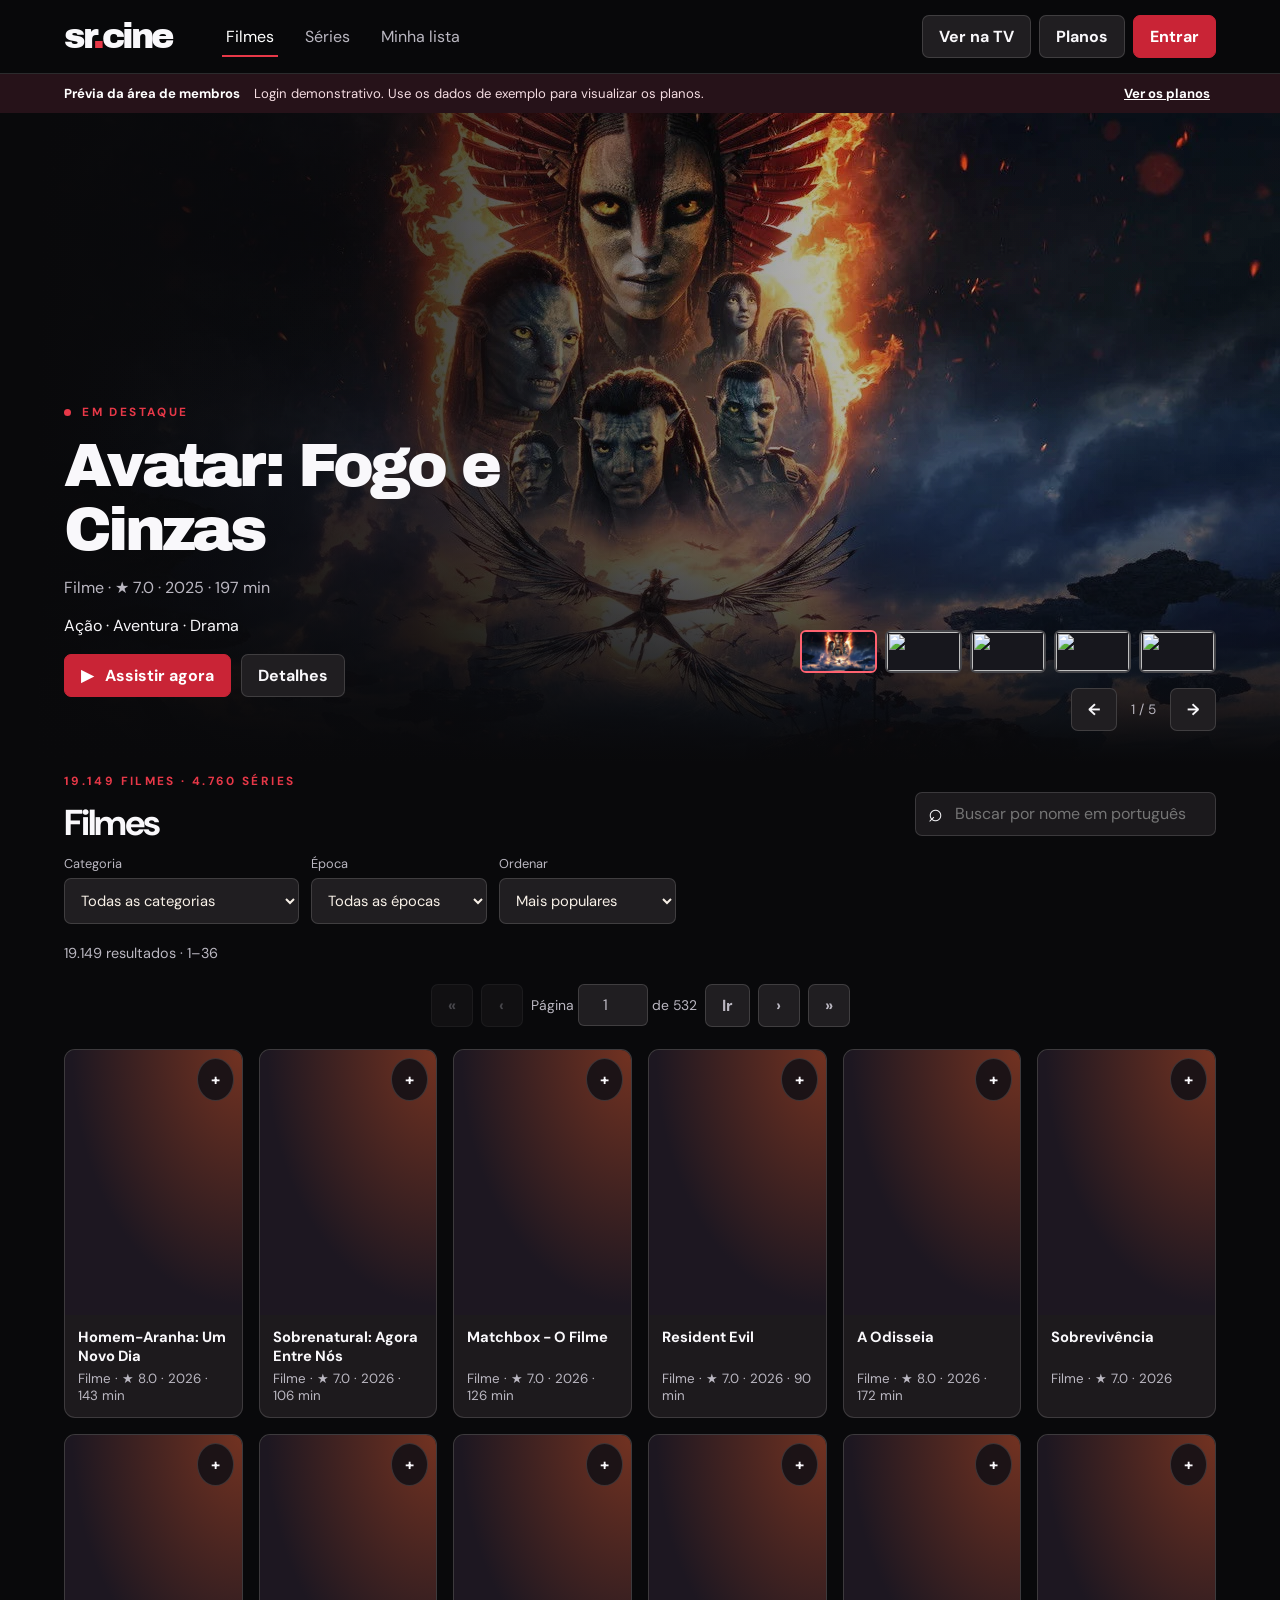
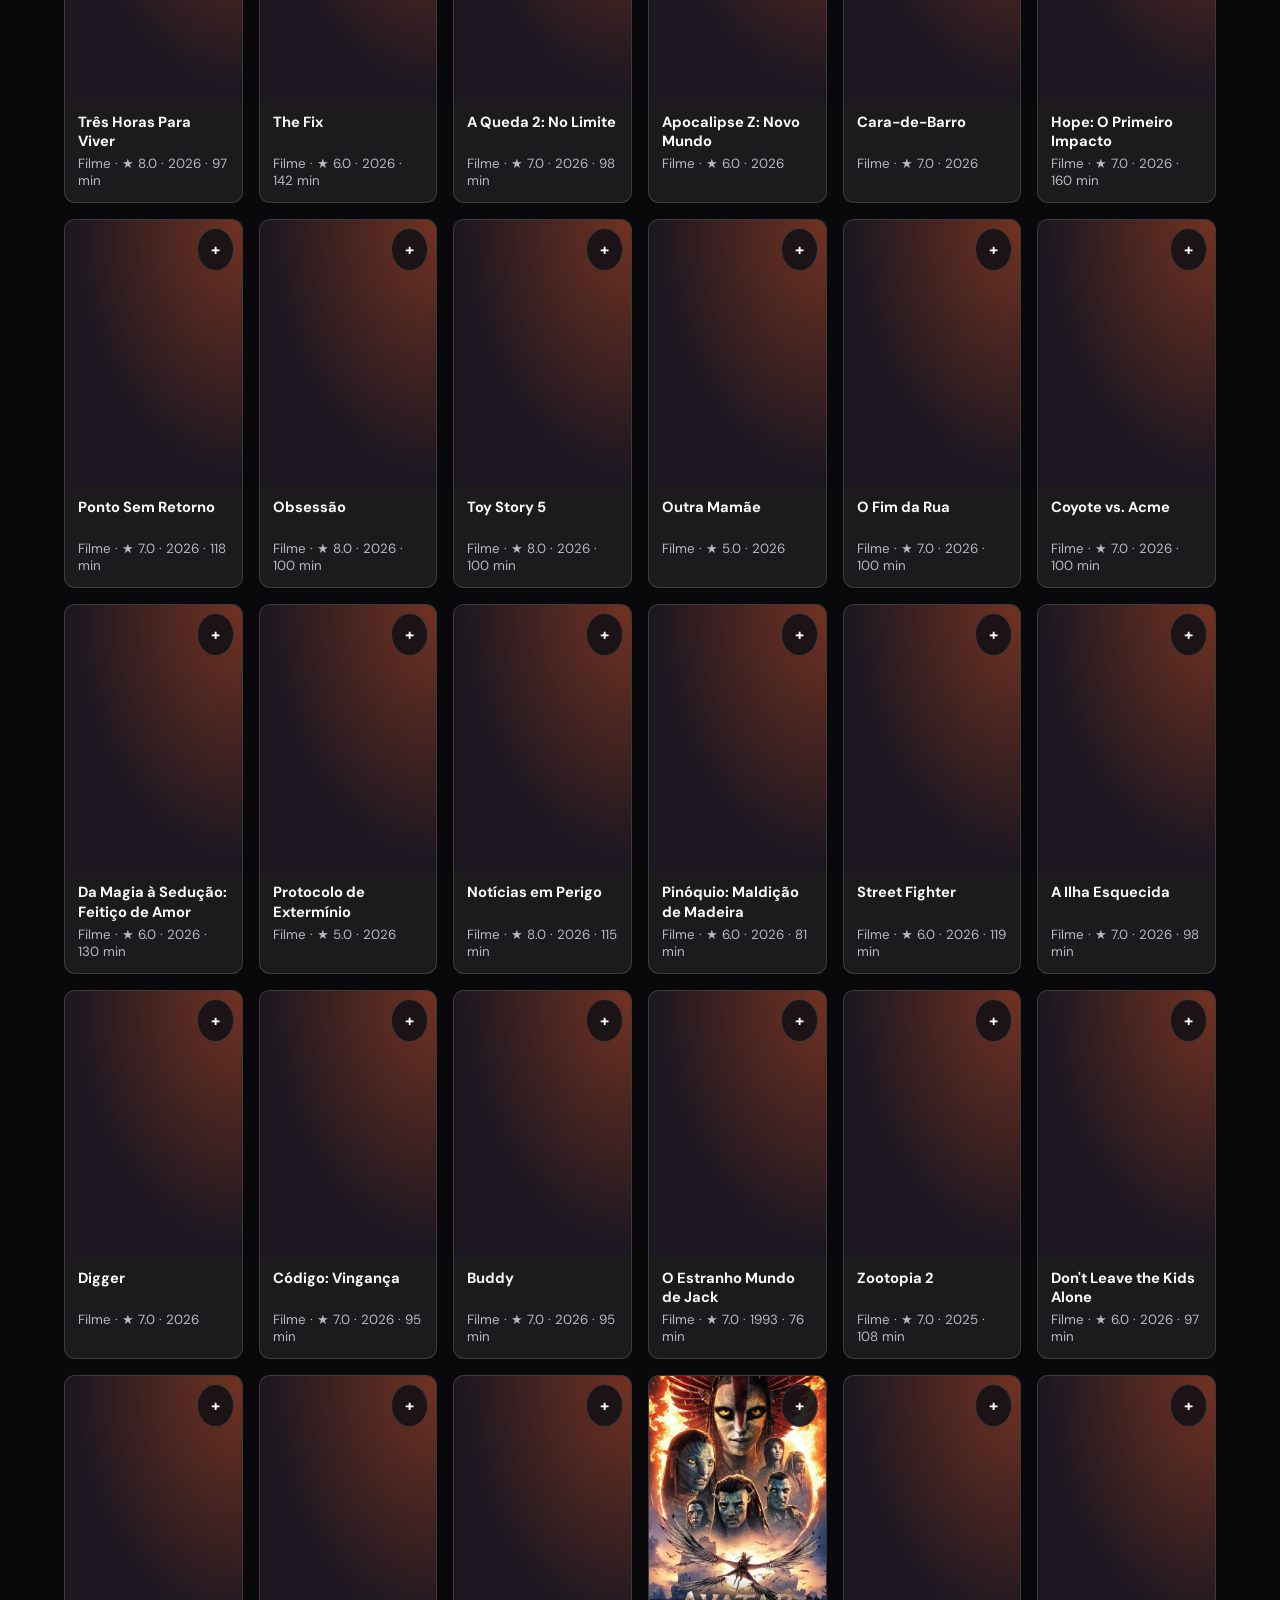
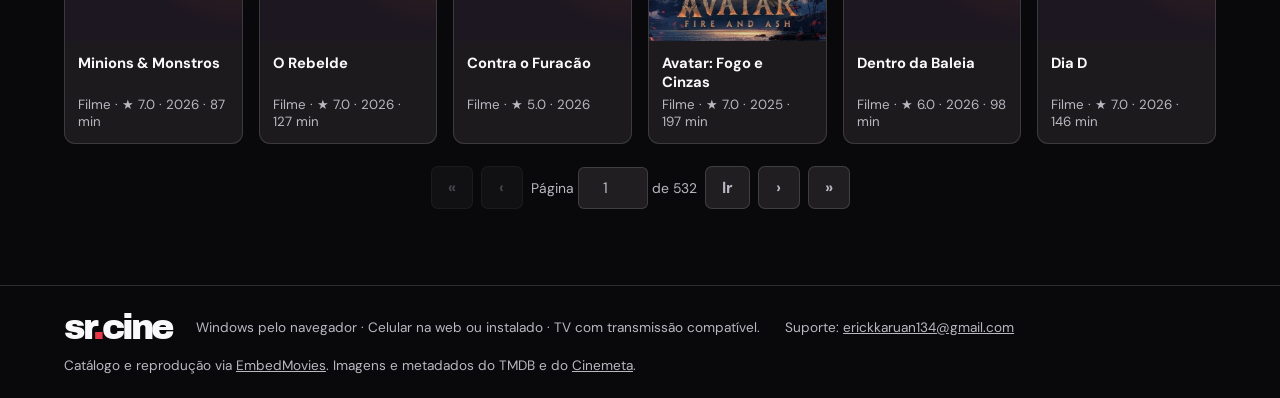
==== commit b2f36527: "Prepare paid-access preview with support and TV casting; close old public player" ====
--- a/index.html
+++ b/index.html
@@ -5,12 +5,13 @@
   <meta name="viewport" content="width=device-width, initial-scale=1">
   <meta name="theme-color" content="#111012">
   <meta name="description" content="Encontre filmes e séries de todas as épocas. Explore o catálogo por gênero e descubra seu próximo play.">
-  <title>sr.cine — Filmes e séries</title>
-  <link rel="manifest" href="./manifest.webmanifest">
+  <title>sr.cine — Prévia da área de membros</title>
+  <meta name="robots" content="noindex">
   <link rel="icon" href="./icon-192.png">
   <link rel="apple-touch-icon" href="./icon-192.png">
-  <link rel="stylesheet" href="./style.css?v=catalog-4">
-  <script defer src="./app.js?v=catalog-4"></script>
+  <link rel="stylesheet" href="./style.css?v=members-3">
+  <script defer src="./membership.js?v=preview-members-3"></script>
+  <script defer src="./app.js?v=members-3"></script>
 </head>
 <body>
   <header class="top">
@@ -20,8 +21,19 @@
       <button data-view="tv" aria-pressed="false">Séries</button>
       <button data-view="saved" aria-pressed="false">Minha lista</button>
     </nav>
-    <button class="outline install" id="install">Instalar app</button>
+    <div class="account-actions">
+      <button class="outline" id="open-tv">Ver na TV</button>
+      <button class="outline" id="open-plans">Planos</button>
+      <button class="outline install" id="install" hidden>Instalar app</button>
+      <button class="primary" id="open-account">Entrar</button>
+      <a class="outline button-link" id="open-admin" href="./admin" hidden>Painel admin</a>
+    </div>
   </header>
+  <aside class="preview-note" aria-label="Modo prévia">
+    <strong>Prévia da área de membros</strong>
+    <span>Login demonstrativo. Use os dados de exemplo para visualizar os planos.</span>
+    <button id="preview-plans" type="button">Ver os planos</button>
+  </aside>
   <main>
     <section id="hero" class="hero" aria-label="Filme em destaque">
       <img class="hero-art" id="hero-art" alt="">
@@ -40,6 +52,7 @@
         <span id="hero-position"></span>
         <button id="hero-next" class="outline" aria-label="Próximo destaque">→</button>
       </div>
+      <div id="hero-choices" class="hero-choices" aria-label="Destaques do catálogo"></div>
     </section>
     <section id="library" class="library">
       <div class="section-head">
@@ -71,18 +84,36 @@
       <nav id="pagination-bottom" class="pagination" aria-label="Paginação no final"></nav>
     </section>
   </main>
+  <dialog id="plans-dialog" class="membership" aria-labelledby="plans-title">
+    <div class="dialog-head"><p class="eyebrow">ESCOLHA SEU ACESSO</p><button class="outline close" data-close aria-label="Fechar planos">×</button></div>
+    <div class="membership-intro">
+      <h2 id="plans-title">Escolha seu plano e dê o play.</h2>
+      <p id="plans-context">Selecione o período e a quantidade de telas para sua conta.</p>
+    </div>
+    <div id="plans" class="plans" aria-label="Planos do sr.cine"></div>
+    <p id="plans-status" class="status" role="status"></p>
+    <p class="support-link">Precisa de ajuda? <a href="mailto:erickkaruan134@gmail.com">Fale com o suporte</a></p>
+  </dialog>
   <footer>
     <span class="logo">sr<span>.</span>cine</span>
+    <p>Windows pelo navegador · Celular na web ou instalado · TV com transmissão compatível.</p>
+    <p>Suporte: <a href="mailto:erickkaruan134@gmail.com">erickkaruan134@gmail.com</a></p>
     <p>Catálogo e reprodução via <a href="https://embedmovies.org/" target="_blank" rel="noopener">EmbedMovies</a>. Imagens e metadados do TMDB e do <a href="https://www.stremio.com/" target="_blank" rel="noopener">Cinemeta</a>.</p>
   </footer>
   <dialog id="film-dialog" aria-labelledby="film-title">
     <div class="dialog-head"><p class="eyebrow" id="film-kind"></p><button class="outline close" data-close aria-label="Fechar">×</button></div>
     <h2 id="film-title"></h2>
     <p id="film-meta" class="hero-meta"></p>
+    <section id="episode-panel" hidden>
+      <h3>Temporadas e episódios</h3>
+      <label>Temporada <select id="season"></select></label>
+      <div id="episodes"></div>
+    </section>
     <div id="player" hidden></div>
     <div id="player-controls" class="player-controls" hidden>
       <button class="outline" id="player-reload">↻ Recarregar player</button>
     </div>
+    <div class="tv-under-player"><button class="outline" id="film-tv">▣ Espelhar na TV / Web Video Caster</button><small>Transmita pelo celular ou veja como espelhar a tela.</small></div>
     <p id="player-status" class="status" role="status"></p>
     <p id="film-description"></p>
     <div class="actions">
@@ -91,9 +122,55 @@
     </div>
     <p class="credits"><a id="source" target="_blank" rel="noopener"></a></p>
   </dialog>
+  <dialog id="account-dialog" aria-labelledby="account-title">
+    <div class="dialog-head"><h2 id="account-title">Entre para assistir</h2><button class="outline close" data-close aria-label="Fechar">×</button></div>
+    <p id="account-message" role="status"></p>
+    <div id="login-options">
+      <a class="google-button button-link" id="google-login" href="#demonstracao"><span aria-hidden="true">G</span> Entrar com Google</a>
+      <div class="auth-divider"><span>ou entre com e-mail</span></div>
+      <p class="preview-auth-info">Demonstração local. Use os dados de exemplo. Os campos não são enviados a um servidor.</p><form id="email-login">
+        <label>E-mail<input id="login-email" name="email" type="email" autocomplete="username" placeholder="voce@exemplo.com" value="visitante@exemplo.com" maxlength="254" required></label>
+        <label>Senha<input id="login-password" name="password" type="password" autocomplete="current-password" placeholder="Sua senha" value="exemplo123" minlength="8" maxlength="128" required></label>
+        <p id="login-error" class="status" role="status"></p>
+        <button class="primary" id="login-submit" type="submit">Entrar e continuar</button>
+      </form>
+      <p class="auth-switch"><span id="auth-switch-label">Primeira vez aqui?</span> <button id="auth-switch" type="button">Criar minha conta</button></p>
+    </div>
+    <div class="actions" id="account-actions">
+      <button class="outline" id="account-plans" hidden>Ver planos</button>
+      <button class="outline" id="account-logout" hidden>Sair</button>
+    </div>
+    <p class="support-link"><a href="mailto:erickkaruan134@gmail.com">Preciso de ajuda · Suporte</a></p>
+    <dl id="account-stats" hidden></dl>
+  </dialog>
+  <dialog id="tv-dialog" aria-labelledby="tv-title">
+    <div class="dialog-head"><h2 id="tv-title">Assistir na TV</h2><button class="outline close" data-close aria-label="Fechar">×</button></div>
+    <h3>No celular · Web Video Caster</h3>
+    <p>Instale o Web Video Caster no celular e conecte-o à TV na mesma rede Wi-Fi. Abra o filme no aplicativo, dê play e escolha o vídeo detectado para transmitir.</p>
+    <div class="actions"><button class="primary" id="prepare-wvc">Preparar filme para Web Video Caster</button><a id="open-wvc" class="primary button-link" hidden>Abrir Web Video Caster</a><a class="outline button-link" href="https://www.webvideocaster.com/" target="_blank" rel="noopener">Instalar / conhecer o aplicativo</a></div>
+    <p id="cast-status" role="status">Selecione um filme e entre com uma conta com acesso ativo.</p>
+    <p>A detecção e a reprodução dependem do player e da TV. Se o aplicativo não abrir, confira se está instalado. No computador, use a opção abaixo.</p>
+    <h3>Espelhar a tela</h3>
+    <p>Conecte o computador e a TV com Chromecast ou Google Cast à mesma rede Wi-Fi.</p>
+    <ol>
+      <li>Abra o sr.cine no Chrome do Windows e dê play.</li>
+      <li>No menu do Chrome, escolha <strong>Transmitir</strong> e selecione a TV.</li>
+      <li>Em <strong>Fontes</strong>, selecione <strong>Transmitir aba</strong>.</li>
+    </ol>
+    <p>No Android, o Google Home permite espelhar a tela em dispositivos compatíveis. No iPhone, o sr.cine abre no Safari.</p>
+    <p>No iPhone, também é possível usar Espelhamento da Tela na Central de Controle com uma TV compatível com AirPlay.</p>
+    <p><a href="https://support.google.com/chromecast/answer/3228332?hl=pt-BR" target="_blank" rel="noopener">Passo a passo do Google</a></p>
+  </dialog>
+  <dialog id="payment-dialog" aria-labelledby="payment-title">
+    <div class="dialog-head"><h2 id="payment-title">Confirmando seu pagamento</h2><button class="outline close" data-close aria-label="Fechar">×</button></div>
+    <p id="payment-status" role="status">Aguardando a confirmação do Mercado Pago. Assim que o pagamento for aprovado, seu acesso será liberado.</p>
+    <div class="actions"><button class="primary" id="check-payment">Verificar agora</button><button class="outline" id="watch-paid" hidden>Continuar para assistir</button><button class="outline" id="other-plan">Ver outros planos</button></div>
+    <p class="support-link">Precisa de ajuda? <a href="mailto:erickkaruan134@gmail.com">erickkaruan134@gmail.com</a></p>
+  </dialog>
   <dialog id="install-dialog" aria-labelledby="install-title">
     <div class="dialog-head"><h2 id="install-title">Instalar sr.cine</h2><button class="outline close" data-close aria-label="Fechar">×</button></div>
     <p>Abra o endereço no navegador do celular. No Android, abra o menu do Chrome e escolha <strong>Instalar app</strong> ou <strong>Adicionar à tela inicial</strong>. No iPhone, use <strong>Compartilhar → Adicionar à Tela de Início</strong> no Safari.</p>
   </dialog>
 </body>
 </html>
+
--- a/style.css
+++ b/style.css
@@ -3,10 +3,10 @@
 :root {
   color-scheme: dark;
   font-family: "DM Sans", sans-serif;
-  color: #f7f0e7;
-  background: #111012;
-  --accent: #ff693b;
-  --muted: #c2b7ae;
+  color: #f9f8fb;
+  background: #09090b;
+  --accent: #e73848;
+  --muted: #bab7c1;
   --line: #ffffff24;
   --edge: clamp(18px, 5vw, 76px);
 }
@@ -20,7 +20,8 @@
 .top {
   min-height: 74px; padding: 12px var(--edge);
   display: flex; align-items: center; gap: clamp(16px, 4vw, 56px);
-  background: #111012; border-bottom: 1px solid var(--line);
+  background: #09090bed; border-bottom: 1px solid var(--line);
+  position: sticky; top: 0; z-index: 5; backdrop-filter: blur(14px);
 }
 .logo { font: clamp(1.6rem, 3vw, 2.2rem)/1 "Archivo Black", sans-serif; letter-spacing: -.085em; text-decoration: none; white-space: nowrap; }
 .logo span { color: var(--accent); }
@@ -34,7 +35,7 @@
   background-color: #211514;
 }
 .hero-art { position: absolute; z-index: -2; inset: 0; width: 100%; height: 100%; object-fit: cover; object-position: 62% center; }
-.hero::before { position: absolute; z-index: -1; inset: 0; content: ""; background: linear-gradient(0deg, #111012 1%, transparent 48%), linear-gradient(90deg, #111012 3%, #161012e8 28%, #11101220 75%); }
+.hero::before { position: absolute; z-index: -1; inset: 0; content: ""; background: linear-gradient(0deg, #09090b 0%, #09090b20 49%, #09090b08 100%), linear-gradient(90deg, #09090b 3%, #09090bbd 32%, #09090b12 76%); }
 .hero-copy { max-width: 650px; padding-right: 15px; }
 .hero-pagination { position: absolute; bottom: 32px; right: var(--edge); display: flex; align-items: center; gap: 14px; }
 .hero-pagination .outline { min-width: 44px; }
@@ -51,9 +52,9 @@
   min-height: 43px; border-radius: 7px; padding: 9px 16px; font-weight: 700;
   border: 1px solid var(--line); background: #201e21;
 }
-.primary { color: #180e0b; background: var(--accent); border-color: var(--accent); }
+.primary { color: white; background: #c92436; border-color: #c92436; }
 .outline:hover, .chip:hover, .card:hover { border-color: var(--accent); }
-.primary:hover { background: #ff865d; }
+.primary:hover { background: #a91c2d; }
 .library { padding: 10px var(--edge) 54px; }
 .section-head { display: flex; align-items: center; justify-content: space-between; gap: 12px; }
 .search { display: flex; gap: 10px; align-items: center; padding: 4px 12px; min-height: 44px; border: 1px solid var(--line); border-radius: 7px; background: #1b191c; }
@@ -103,7 +104,53 @@
 .page-jump input { width: 70px; color: inherit; background: #201e21; border: 1px solid var(--line); border-radius: 6px; padding: 10px 5px; font-size: .95rem; text-align: center; }
 .pagination button:disabled { opacity: .35; cursor: default; }
 .pagination button:disabled:hover { border-color: var(--line); }
-#library { scroll-margin-top: 20px; }
+#library, #assinatura { scroll-margin-top: 124px; }
+.account-actions { margin-left: auto; display: flex; align-items: center; gap: 8px; }
+.account-actions button { white-space: nowrap; }
+.membership { padding: 70px var(--edge); background: radial-gradient(ellipse at 70% 100%, #36131b, transparent 57%), #101014; }
+.membership-intro { max-width: 580px; margin-bottom: 24px; }
+.membership-intro p { color: var(--muted); line-height: 1.55; }
+.plans { display: grid; grid-template-columns: repeat(4, minmax(0, 1fr)); gap: 14px; }
+.plan { display: flex; flex-direction: column; align-items: flex-start; gap: 12px; padding: clamp(14px, 2vw, 25px); border-radius: 12px; border: 1px solid var(--line); background: #17171d; }
+.plan-annual { background: linear-gradient(150deg, #33131d, #18171c 76%); border-color: #bb3547; }
+.plan h3, .plan p { margin: 0; }
+.plan strong { font: clamp(1.4rem, 2.6vw, 2.25rem)/1 "Archivo Black", sans-serif; letter-spacing: -.06em; }
+.plan p { color: var(--muted); font-size: .88rem; }
+.plan button { margin-top: auto; width: 100%; }
+.button-link { display: inline-flex; align-items: center; text-decoration: none; }
+.button-link[aria-disabled="true"] { opacity: .55; }
+#account-dialog { width: min(440px, calc(100% - 24px)); padding: clamp(20px, 4vw, 36px); }
+#account-title { max-width: 290px; }
+#login-options .google-button { display: flex; justify-content: center; gap: 13px; background: #f8f8fa; color: #17171d; min-height: 47px; border-radius: 7px; font-weight: 700; }
+.google-button span { font-size: 1.25rem; color: #2665bb; font-family: Arial, sans-serif; }
+.auth-divider { display: flex; align-items: center; gap: 10px; margin: 22px 0; font-size: .8rem; color: var(--muted); }
+.auth-divider::before, .auth-divider::after { content: ""; height: 1px; background: var(--line); flex: 1; }
+#email-login { display: grid; gap: 15px; }
+#email-login label { display: grid; gap: 7px; font-size: .88rem; }
+#email-login input { padding: 13px; border: 1px solid #ffffff35; border-radius: 7px; width: 100%; color: #fff; background: #232229; }
+#email-login .status { margin: 0; }
+#login-submit { min-height: 47px; }
+.auth-switch { color: var(--muted); text-align: center; margin: 20px 0 0; font-size: .86rem; }
+#auth-switch { background: transparent; padding: 4px; border: 0; color: #fff; font-weight: 700; text-decoration: underline; }
+#account-actions { margin-top: 15px; }
+#plans-dialog { width: min(1100px, calc(100% - 24px)); padding: clamp(20px, 4vw, 42px); }
+#plans-dialog .dialog-head { margin-bottom: 22px; }
+#plans-dialog .membership-intro { max-width: 720px; }
+.hero-choices { position: absolute; display: flex; gap: 8px; bottom: 90px; right: var(--edge); }
+.hero-choices button { border: 2px solid #ffffff32; border-radius: 6px; padding: 0; overflow: hidden; width: clamp(52px, 6vw, 104px); aspect-ratio: 16/9; background: #17171d; }
+.hero-choices button[aria-pressed="true"] { border-color: #ff6270; }
+.hero-choices img { display: block; width: 100%; height: 100%; object-fit: cover; }
+@media (max-width: 1100px) { .hero-choices { display: none; } }
+#account-stats { display: grid; grid-template-columns: 1fr auto; gap: 8px; margin-top: 24px; }
+#account-stats dd { margin: 0; font-weight: 700; }
+#episode-panel { margin: 14px 0; }
+#episode-panel h3 { margin-bottom: 8px; }
+#season { font: inherit; background: #201e21; color: inherit; border: 1px solid var(--line); border-radius: 6px; margin-left: 8px; padding: 8px; }
+#episodes { margin-top: 12px; display: grid; gap: 7px; max-height: 260px; overflow: auto; }
+.episode { text-align: left; display: grid; gap: 4px; padding: 12px; background: #211f24; border: 1px solid var(--line); border-radius: 7px; }
+.episode:hover { border-color: var(--accent); }
+.episode span { color: var(--muted); font-size: .85rem; }
+@media (max-width: 900px) { .plans { grid-template-columns: repeat(2, minmax(0, 1fr)); } }
 @media (min-width: 701px) and (max-width: 1100px) {
   .cards { grid-template-columns: repeat(4, minmax(0, 1fr)); }
 }
@@ -115,7 +162,7 @@
   .install { font-size: .76rem; padding: 7px; min-height: 35px; }
   .hero { min-height: 500px; padding-bottom: 86px; }
   .hero-pagination { bottom: 23px; }
-  .hero::before { background: linear-gradient(0deg, #111012 3%, #11101299 48%, #1110121a 94%); }
+  .hero::before { background: linear-gradient(0deg, #09090b 3%, #09090bc4 43%, #09090b0d 94%); }
   .section-head { align-items: stretch; flex-direction: column; margin-bottom: 12px; }
   .search input { width: 100%; }
   .catalog-filters { display: grid; grid-template-columns: 1fr 1fr; gap: 10px; }
@@ -133,5 +180,19 @@
 }
 @media (prefers-reduced-motion: reduce) { *, *::before, *::after { transition: none !important; } }
 @media (max-width: 430px) {
+  .account-actions { gap: 4px; }
+  .account-actions button { font-size: .72rem; padding: 5px 7px; min-height: 34px; }
+  .plan { padding: 12px; }
+  .plan button { font-size: .75rem; padding: 6px; }
   .pagination .page-jump { order: 2; flex-basis: 100%; justify-content: center; margin-top: 4px; }
 }
+.tv-under-player { display:flex;align-items:center;gap:12px;flex-wrap:wrap;margin:14px 0 22px; }
+.tv-under-player small,.support-link { color:var(--muted);font-size:.85rem;line-height:1.6; }
+#payment-dialog { max-width:640px; }
+#cast-status { line-height:1.6;color:#e3c5cc; }
+
+.preview-note { display: flex; align-items: center; flex-wrap: wrap; gap: 7px 14px; padding: 10px var(--edge); background: #261219; color: #f4dce1; font-size: .82rem; }
+.preview-note strong { color: #fff; }
+.preview-note button { margin-left: auto; color: #fff; background: none; border: 0; font-weight: 700; text-decoration: underline; }
+.preview-auth-info { color: #d4abb4; font-size: .79rem; line-height: 1.4; }
+@media (max-width: 700px) { .preview-note button { margin-left: 0; } }
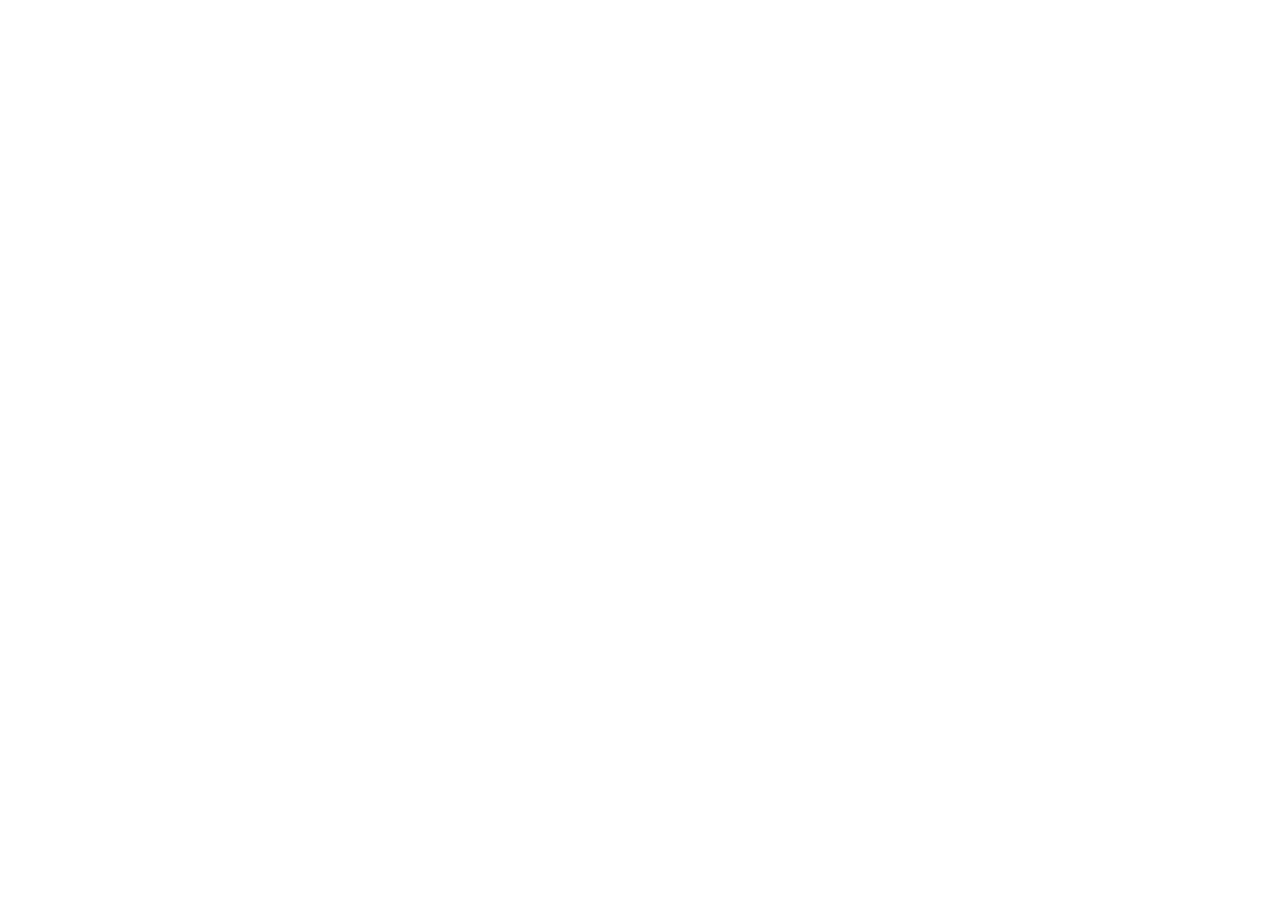
==== commit cf2873ad: "Point previous sr.cine addresses to the live Netlify membership site" ====
--- a/index.html
+++ b/index.html
@@ -1,176 +1,11 @@
 <!doctype html>
 <html lang="pt-BR">
 <head>
-  <meta charset="utf-8">
-  <meta name="viewport" content="width=device-width, initial-scale=1">
-  <meta name="theme-color" content="#111012">
-  <meta name="description" content="Encontre filmes e séries de todas as épocas. Explore o catálogo por gênero e descubra seu próximo play.">
-  <title>sr.cine — Prévia da área de membros</title>
-  <meta name="robots" content="noindex">
-  <link rel="icon" href="./icon-192.png">
-  <link rel="apple-touch-icon" href="./icon-192.png">
-  <link rel="stylesheet" href="./style.css?v=members-3">
-  <script defer src="./membership.js?v=preview-members-3"></script>
-  <script defer src="./app.js?v=members-3"></script>
+<meta charset="utf-8">
+<meta name="viewport" content="width=device-width,initial-scale=1">
+<meta http-equiv="refresh" content="0; url=https://sr-cine.netlify.app/">
+<link rel="canonical" href="https://sr-cine.netlify.app/">
+<title>sr.cine — Novo endereço</title>
 </head>
-<body>
-  <header class="top">
-    <a class="logo" href="./" aria-label="sr.cine, início">sr<span>.</span>cine</a>
-    <nav aria-label="Menu">
-      <button data-view="movie" aria-pressed="true">Filmes</button>
-      <button data-view="tv" aria-pressed="false">Séries</button>
-      <button data-view="saved" aria-pressed="false">Minha lista</button>
-    </nav>
-    <div class="account-actions">
-      <button class="outline" id="open-tv">Ver na TV</button>
-      <button class="outline" id="open-plans">Planos</button>
-      <button class="outline install" id="install" hidden>Instalar app</button>
-      <button class="primary" id="open-account">Entrar</button>
-      <a class="outline button-link" id="open-admin" href="./admin" hidden>Painel admin</a>
-    </div>
-  </header>
-  <aside class="preview-note" aria-label="Modo prévia">
-    <strong>Prévia da área de membros</strong>
-    <span>Login demonstrativo. Use os dados de exemplo para visualizar os planos.</span>
-    <button id="preview-plans" type="button">Ver os planos</button>
-  </aside>
-  <main>
-    <section id="hero" class="hero" aria-label="Filme em destaque">
-      <img class="hero-art" id="hero-art" alt="">
-      <div class="hero-copy">
-        <p class="eyebrow"><span></span> EM DESTAQUE</p>
-        <h1 id="hero-title">Seu próximo filme.</h1>
-        <p class="hero-meta" id="hero-meta"></p>
-        <p class="hero-description" id="hero-description"></p>
-        <div class="actions">
-          <button class="primary" id="hero-play">▶ &nbsp; Assistir agora</button>
-          <button class="outline" id="hero-info">Detalhes</button>
-        </div>
-      </div>
-      <div class="hero-pagination" aria-label="Trocar filme em destaque">
-        <button id="hero-previous" class="outline" aria-label="Destaque anterior">←</button>
-        <span id="hero-position"></span>
-        <button id="hero-next" class="outline" aria-label="Próximo destaque">→</button>
-      </div>
-      <div id="hero-choices" class="hero-choices" aria-label="Destaques do catálogo"></div>
-    </section>
-    <section id="library" class="library">
-      <div class="section-head">
-        <div><p class="eyebrow" id="catalog-total">ESCOLHA SEU PRÓXIMO PLAY</p><h2 id="library-title">Filmes</h2></div>
-        <label class="search"><span aria-hidden="true">⌕</span><input id="query" type="search" placeholder="Buscar por nome em português ou original" aria-label="Buscar no catálogo" maxlength="100"></label>
-      </div>
-      <div class="catalog-filters">
-        <label>Categoria<select id="category"><option value="">Todas as categorias</option></select></label>
-        <label>Época<select id="period">
-          <option value="">Todas as épocas</option>
-          <option value="2020">2020 em diante</option>
-          <option value="2010">2010 a 2019</option>
-          <option value="2000">2000 a 2009</option>
-          <option value="1990">1990 a 1999</option>
-          <option value="1980">1980 a 1989</option>
-          <option value="classic">Antes de 1980</option>
-        </select></label>
-        <label>Ordenar<select id="sort">
-          <option value="popular">Mais populares</option>
-          <option value="newest">Mais recentes</option>
-          <option value="oldest">Mais antigos</option>
-          <option value="rating">Melhor avaliação</option>
-          <option value="title">Título A–Z</option>
-        </select></label>
-      </div>
-      <p id="status" class="status" role="status">Carregando catálogo…</p>
-      <nav id="pagination-top" class="pagination" aria-label="Paginação no início"></nav>
-      <div id="cards" class="cards" aria-live="polite"></div>
-      <nav id="pagination-bottom" class="pagination" aria-label="Paginação no final"></nav>
-    </section>
-  </main>
-  <dialog id="plans-dialog" class="membership" aria-labelledby="plans-title">
-    <div class="dialog-head"><p class="eyebrow">ESCOLHA SEU ACESSO</p><button class="outline close" data-close aria-label="Fechar planos">×</button></div>
-    <div class="membership-intro">
-      <h2 id="plans-title">Escolha seu plano e dê o play.</h2>
-      <p id="plans-context">Selecione o período e a quantidade de telas para sua conta.</p>
-    </div>
-    <div id="plans" class="plans" aria-label="Planos do sr.cine"></div>
-    <p id="plans-status" class="status" role="status"></p>
-    <p class="support-link">Precisa de ajuda? <a href="mailto:erickkaruan134@gmail.com">Fale com o suporte</a></p>
-  </dialog>
-  <footer>
-    <span class="logo">sr<span>.</span>cine</span>
-    <p>Windows pelo navegador · Celular na web ou instalado · TV com transmissão compatível.</p>
-    <p>Suporte: <a href="mailto:erickkaruan134@gmail.com">erickkaruan134@gmail.com</a></p>
-    <p>Catálogo e reprodução via <a href="https://embedmovies.org/" target="_blank" rel="noopener">EmbedMovies</a>. Imagens e metadados do TMDB e do <a href="https://www.stremio.com/" target="_blank" rel="noopener">Cinemeta</a>.</p>
-  </footer>
-  <dialog id="film-dialog" aria-labelledby="film-title">
-    <div class="dialog-head"><p class="eyebrow" id="film-kind"></p><button class="outline close" data-close aria-label="Fechar">×</button></div>
-    <h2 id="film-title"></h2>
-    <p id="film-meta" class="hero-meta"></p>
-    <section id="episode-panel" hidden>
-      <h3>Temporadas e episódios</h3>
-      <label>Temporada <select id="season"></select></label>
-      <div id="episodes"></div>
-    </section>
-    <div id="player" hidden></div>
-    <div id="player-controls" class="player-controls" hidden>
-      <button class="outline" id="player-reload">↻ Recarregar player</button>
-    </div>
-    <div class="tv-under-player"><button class="outline" id="film-tv">▣ Espelhar na TV / Web Video Caster</button><small>Transmita pelo celular ou veja como espelhar a tela.</small></div>
-    <p id="player-status" class="status" role="status"></p>
-    <p id="film-description"></p>
-    <div class="actions">
-      <button class="primary" id="film-play">▶ &nbsp; Assistir</button>
-      <button class="outline" id="film-save">＋ Minha lista</button>
-    </div>
-    <p class="credits"><a id="source" target="_blank" rel="noopener"></a></p>
-  </dialog>
-  <dialog id="account-dialog" aria-labelledby="account-title">
-    <div class="dialog-head"><h2 id="account-title">Entre para assistir</h2><button class="outline close" data-close aria-label="Fechar">×</button></div>
-    <p id="account-message" role="status"></p>
-    <div id="login-options">
-      <a class="google-button button-link" id="google-login" href="#demonstracao"><span aria-hidden="true">G</span> Entrar com Google</a>
-      <div class="auth-divider"><span>ou entre com e-mail</span></div>
-      <p class="preview-auth-info">Demonstração local. Use os dados de exemplo. Os campos não são enviados a um servidor.</p><form id="email-login">
-        <label>E-mail<input id="login-email" name="email" type="email" autocomplete="username" placeholder="voce@exemplo.com" value="visitante@exemplo.com" maxlength="254" required></label>
-        <label>Senha<input id="login-password" name="password" type="password" autocomplete="current-password" placeholder="Sua senha" value="exemplo123" minlength="8" maxlength="128" required></label>
-        <p id="login-error" class="status" role="status"></p>
-        <button class="primary" id="login-submit" type="submit">Entrar e continuar</button>
-      </form>
-      <p class="auth-switch"><span id="auth-switch-label">Primeira vez aqui?</span> <button id="auth-switch" type="button">Criar minha conta</button></p>
-    </div>
-    <div class="actions" id="account-actions">
-      <button class="outline" id="account-plans" hidden>Ver planos</button>
-      <button class="outline" id="account-logout" hidden>Sair</button>
-    </div>
-    <p class="support-link"><a href="mailto:erickkaruan134@gmail.com">Preciso de ajuda · Suporte</a></p>
-    <dl id="account-stats" hidden></dl>
-  </dialog>
-  <dialog id="tv-dialog" aria-labelledby="tv-title">
-    <div class="dialog-head"><h2 id="tv-title">Assistir na TV</h2><button class="outline close" data-close aria-label="Fechar">×</button></div>
-    <h3>No celular · Web Video Caster</h3>
-    <p>Instale o Web Video Caster no celular e conecte-o à TV na mesma rede Wi-Fi. Abra o filme no aplicativo, dê play e escolha o vídeo detectado para transmitir.</p>
-    <div class="actions"><button class="primary" id="prepare-wvc">Preparar filme para Web Video Caster</button><a id="open-wvc" class="primary button-link" hidden>Abrir Web Video Caster</a><a class="outline button-link" href="https://www.webvideocaster.com/" target="_blank" rel="noopener">Instalar / conhecer o aplicativo</a></div>
-    <p id="cast-status" role="status">Selecione um filme e entre com uma conta com acesso ativo.</p>
-    <p>A detecção e a reprodução dependem do player e da TV. Se o aplicativo não abrir, confira se está instalado. No computador, use a opção abaixo.</p>
-    <h3>Espelhar a tela</h3>
-    <p>Conecte o computador e a TV com Chromecast ou Google Cast à mesma rede Wi-Fi.</p>
-    <ol>
-      <li>Abra o sr.cine no Chrome do Windows e dê play.</li>
-      <li>No menu do Chrome, escolha <strong>Transmitir</strong> e selecione a TV.</li>
-      <li>Em <strong>Fontes</strong>, selecione <strong>Transmitir aba</strong>.</li>
-    </ol>
-    <p>No Android, o Google Home permite espelhar a tela em dispositivos compatíveis. No iPhone, o sr.cine abre no Safari.</p>
-    <p>No iPhone, também é possível usar Espelhamento da Tela na Central de Controle com uma TV compatível com AirPlay.</p>
-    <p><a href="https://support.google.com/chromecast/answer/3228332?hl=pt-BR" target="_blank" rel="noopener">Passo a passo do Google</a></p>
-  </dialog>
-  <dialog id="payment-dialog" aria-labelledby="payment-title">
-    <div class="dialog-head"><h2 id="payment-title">Confirmando seu pagamento</h2><button class="outline close" data-close aria-label="Fechar">×</button></div>
-    <p id="payment-status" role="status">Aguardando a confirmação do Mercado Pago. Assim que o pagamento for aprovado, seu acesso será liberado.</p>
-    <div class="actions"><button class="primary" id="check-payment">Verificar agora</button><button class="outline" id="watch-paid" hidden>Continuar para assistir</button><button class="outline" id="other-plan">Ver outros planos</button></div>
-    <p class="support-link">Precisa de ajuda? <a href="mailto:erickkaruan134@gmail.com">erickkaruan134@gmail.com</a></p>
-  </dialog>
-  <dialog id="install-dialog" aria-labelledby="install-title">
-    <div class="dialog-head"><h2 id="install-title">Instalar sr.cine</h2><button class="outline close" data-close aria-label="Fechar">×</button></div>
-    <p>Abra o endereço no navegador do celular. No Android, abra o menu do Chrome e escolha <strong>Instalar app</strong> ou <strong>Adicionar à tela inicial</strong>. No iPhone, use <strong>Compartilhar → Adicionar à Tela de Início</strong> no Safari.</p>
-  </dialog>
-</body>
+<body><p>O sr.cine está em seu novo endereço.</p><a href="https://sr-cine.netlify.app/">Abrir sr.cine</a></body>
 </html>
-
